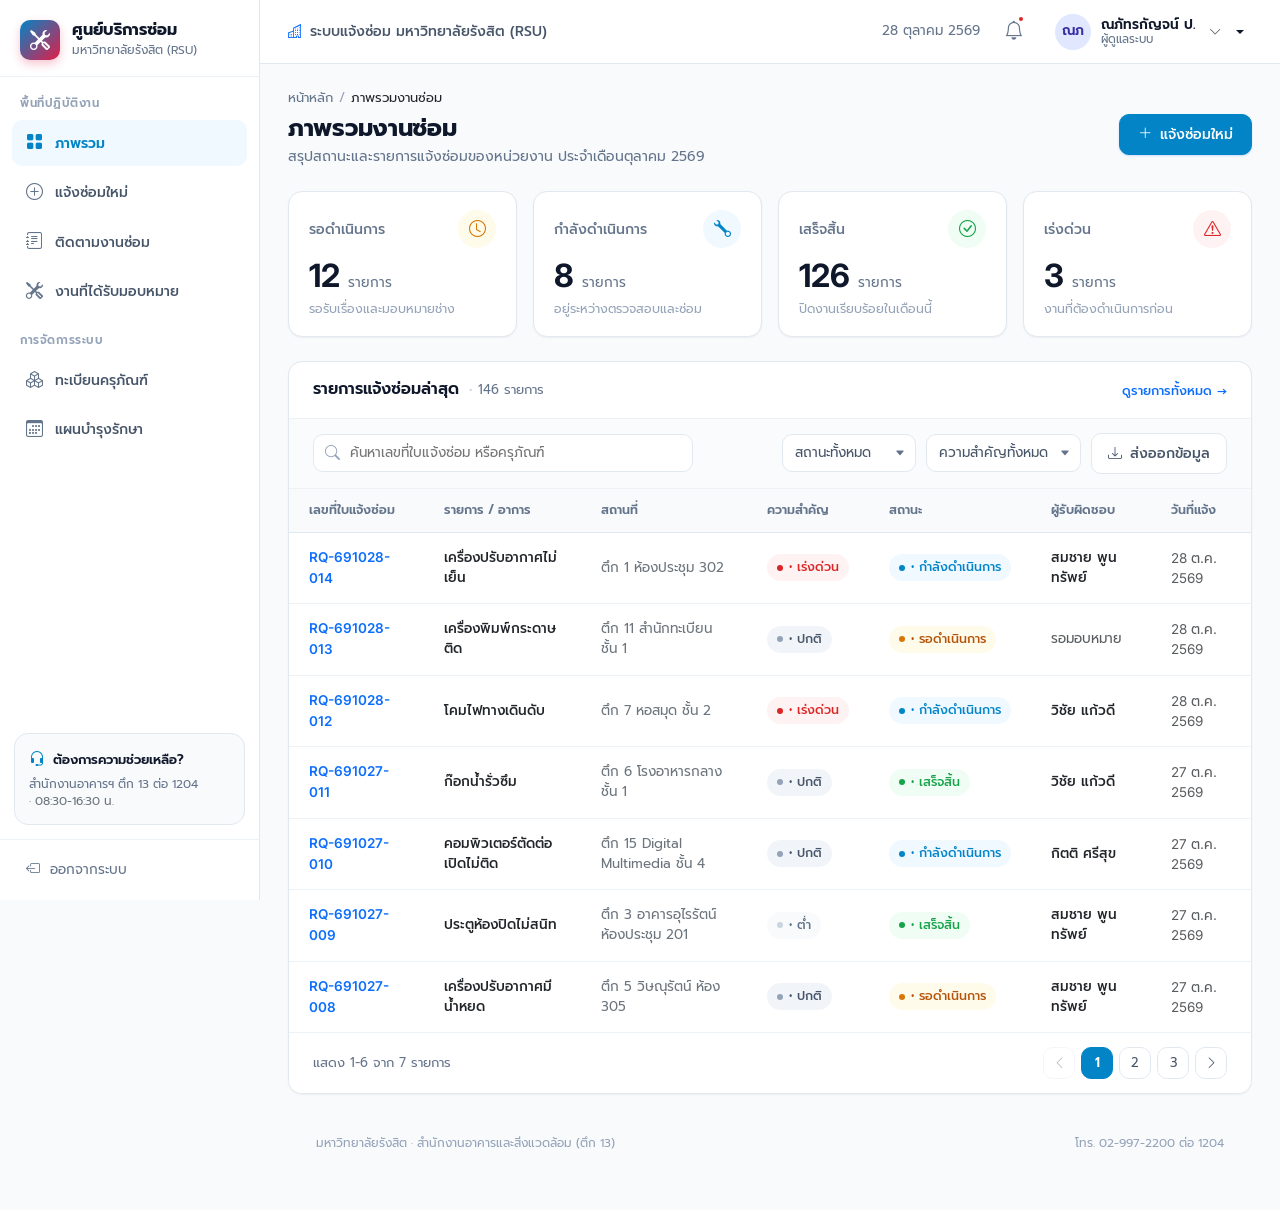
==== index.html @ 82d42369 "Initial commit: Repair Center Rangsit University (RSU) - Complete Web App & ERD Documentation" ====
<!DOCTYPE html>
<html lang="th">
<head>
  <meta charset="UTF-8">
  <meta name="viewport" content="width=device-width, initial-scale=1.0">
  <title>ภาพรวมงานซ่อม - ระบบแจ้งซ่อม มหาวิทยาลัยรังสิต (RSU Smart Repair)</title>
  <!-- Bootstrap 5 CSS -->
  <link href="https://cdn.jsdelivr.net/npm/bootstrap@5.3.3/dist/css/bootstrap.min.css" rel="stylesheet">
  <!-- Bootstrap Icons -->
  <link href="https://cdn.jsdelivr.net/npm/bootstrap-icons@1.11.3/font/bootstrap-icons.min.css" rel="stylesheet">
  <!-- Custom CSS -->
  <link href="css/style.css" rel="stylesheet">
</head>
<body>

  <div class="sidebar-backdrop" id="sidebarBackdrop"></div>

  <div class="app-container">
    <!-- Sidebar -->
    <aside class="app-sidebar" id="appSidebar">
      <div class="sidebar-brand">
        <div class="brand-icon">
          <i class="bi bi-tools"></i>
        </div>
        <div>
          <div class="brand-title">ศูนย์บริการซ่อม</div>
          <div class="brand-subtitle">มหาวิทยาลัยรังสิต (RSU)</div>
        </div>
      </div>

      <div class="sidebar-section-title">พื้นที่ปฏิบัติงาน</div>
      <ul class="sidebar-nav">
        <li class="sidebar-nav-item active">
          <a href="index.html">
            <i class="bi bi-grid-fill"></i>
            <span>ภาพรวม</span>
          </a>
        </li>
        <li class="sidebar-nav-item">
          <a href="new-request.html">
            <i class="bi bi-plus-circle"></i>
            <span>แจ้งซ่อมใหม่</span>
          </a>
        </li>
        <li class="sidebar-nav-item">
          <a href="track-repair.html">
            <i class="bi bi-journal-text"></i>
            <span>ติดตามงานซ่อม</span>
          </a>
        </li>
        <li class="sidebar-nav-item">
          <a href="assigned-tasks.html">
            <i class="bi bi-tools"></i>
            <span>งานที่ได้รับมอบหมาย</span>
          </a>
        </li>
      </ul>

      <div class="sidebar-section-title">การจัดการระบบ</div>
      <ul class="sidebar-nav">
        <li class="sidebar-nav-item">
          <a href="assets.html">
            <i class="bi bi-boxes"></i>
            <span>ทะเบียนครุภัณฑ์</span>
          </a>
        </li>
        <li class="sidebar-nav-item">
          <a href="maintenance-plans.html">
            <i class="bi bi-calendar3"></i>
            <span>แผนบำรุงรักษา</span>
          </a>
        </li>
      </ul>

      <!-- Help Widget -->
      <div class="sidebar-help-card">
        <div class="sidebar-help-header">
          <i class="bi bi-headset"></i>
          <span>ต้องการความช่วยเหลือ?</span>
        </div>
        <p>สำนักงานอาคารฯ ตึก 13 ต่อ 1204</p>
        <p class="text-secondary small">· 08:30-16:30 น.</p>
      </div>

      <!-- Logout -->
      <div class="sidebar-logout">
        <a href="login.html">
          <i class="bi bi-box-arrow-left"></i>
          <span>ออกจากระบบ</span>
        </a>
      </div>
    </aside>

    <!-- Main Content Area -->
    <div class="app-main">
      <!-- Topbar Header -->
      <header class="app-topbar">
        <div class="topbar-left">
          <button class="btn btn-sm btn-light d-lg-none me-2" id="mobileMenuToggle" type="button" aria-label="Toggle Navigation">
            <i class="bi bi-list fs-4"></i>
          </button>
          <div class="system-title-badge">
            <i class="bi bi-buildings text-primary"></i>
            <span>ระบบแจ้งซ่อม มหาวิทยาลัยรังสิต (RSU)</span>
          </div>
        </div>

        <div class="topbar-right">
          <div class="topbar-date d-none d-md-flex">
            <span>28 ตุลาคม 2569</span>
          </div>

          <button class="notification-btn" title="การแจ้งเตือน" onclick="showToast('ไม่มีการแจ้งเตือนใหม่', 'info')">
            <i class="bi bi-bell"></i>
            <span class="notification-dot"></span>
          </button>

          <!-- User dropdown menu with role switcher -->
          <div class="dropdown">
            <div class="user-profile-menu dropdown-toggle" id="userProfileDropdown" data-bs-toggle="dropdown" aria-expanded="false">
              <div class="user-avatar-initials" id="topbarUserAvatar">ศพ</div>
              <div class="user-info-text d-none d-sm-block">
                <div class="user-name" id="topbarUserName">ศิริพร ใจดี</div>
                <div class="user-role" id="topbarUserRole">เจ้าหน้าที่</div>
              </div>
              <i class="bi bi-chevron-down text-muted small ms-1"></i>
            </div>
            <ul class="dropdown-menu dropdown-menu-end shadow-sm" id="userProfileMenuOptions" aria-labelledby="userProfileDropdown" style="min-width: 250px;">
              <!-- Dynamically populated by app.js -->
            </ul>
          </div>
        </div>
      </header>

      <!-- Page Content -->
      <main class="page-container">
        <!-- Breadcrumb -->
        <nav class="breadcrumb-nav">
          <a href="index.html">หน้าหลัก</a>
          <span>/</span>
          <span class="text-dark">ภาพรวมงานซ่อม</span>
        </nav>

        <!-- Page Header -->
        <div class="page-header">
          <div>
            <h1 class="page-title">ภาพรวมงานซ่อม</h1>
            <p class="page-subtitle">สรุปสถานะและรายการแจ้งซ่อมของหน่วยงาน ประจำเดือนตุลาคม 2569</p>
          </div>
          <div>
            <a href="new-request.html" class="btn-primary-custom text-decoration-none">
              <i class="bi bi-plus-lg"></i>
              <span>แจ้งซ่อมใหม่</span>
            </a>
          </div>
        </div>

        <!-- 4 KPI Stat Cards -->
        <div class="stats-grid">
          <!-- Pending -->
          <div class="stat-card">
            <div class="stat-header">
              <span class="stat-title">รอดำเนินการ</span>
              <div class="stat-icon-wrap stat-icon-amber">
                <i class="bi bi-clock"></i>
              </div>
            </div>
            <div class="stat-number-wrap">
              <span class="stat-number" id="statPendingCount">12</span>
              <span class="stat-unit">รายการ</span>
            </div>
            <p class="stat-desc">รอรับเรื่องและมอบหมายช่าง</p>
          </div>

          <!-- In Progress -->
          <div class="stat-card">
            <div class="stat-header">
              <span class="stat-title">กำลังดำเนินการ</span>
              <div class="stat-icon-wrap stat-icon-blue">
                <i class="bi bi-wrench"></i>
              </div>
            </div>
            <div class="stat-number-wrap">
              <span class="stat-number" id="statInProgressCount">8</span>
              <span class="stat-unit">รายการ</span>
            </div>
            <p class="stat-desc">อยู่ระหว่างตรวจสอบและซ่อม</p>
          </div>

          <!-- Completed -->
          <div class="stat-card">
            <div class="stat-header">
              <span class="stat-title">เสร็จสิ้น</span>
              <div class="stat-icon-wrap stat-icon-green">
                <i class="bi bi-check-circle"></i>
              </div>
            </div>
            <div class="stat-number-wrap">
              <span class="stat-number" id="statCompletedCount">126</span>
              <span class="stat-unit">รายการ</span>
            </div>
            <p class="stat-desc">ปิดงานเรียบร้อยในเดือนนี้</p>
          </div>

          <!-- Urgent -->
          <div class="stat-card">
            <div class="stat-header">
              <span class="stat-title">เร่งด่วน</span>
              <div class="stat-icon-wrap stat-icon-red">
                <i class="bi bi-exclamation-triangle"></i>
              </div>
            </div>
            <div class="stat-number-wrap">
              <span class="stat-number" id="statUrgentCount">3</span>
              <span class="stat-unit">รายการ</span>
            </div>
            <p class="stat-desc">งานที่ต้องดำเนินการก่อน</p>
          </div>
        </div>

        <!-- Main Repair List Card -->
        <div class="content-card">
          <div class="card-header-custom">
            <div class="card-title-wrap">
              <h2 class="card-header-title">รายการแจ้งซ่อมล่าสุด</h2>
              <span class="card-count-badge" id="tableTotalCountBadge">146 รายการ</span>
            </div>
            <a href="javascript:void(0)" onclick="resetFilters()" class="text-primary small text-decoration-none fw-medium">
              ดูรายการทั้งหมด →
            </a>
          </div>

          <!-- Filter Toolbar -->
          <div class="table-toolbar">
            <div class="search-input-wrap">
              <i class="bi bi-search"></i>
              <input type="text" id="dashboardSearchInput" placeholder="ค้นหาเลขที่ใบแจ้งซ่อม หรือครุภัณฑ์" onkeyup="filterRepairsTable()">
            </div>

            <div class="filter-group">
              <select class="filter-select" id="filterStatus" onchange="filterRepairsTable()">
                <option value="">สถานะทั้งหมด</option>
                <option value="รอดำเนินการ">รอดำเนินการ</option>
                <option value="กำลังดำเนินการ">กำลังดำเนินการ</option>
                <option value="เสร็จสิ้น">เสร็จสิ้น</option>
              </select>

              <select class="filter-select" id="filterPriority" onchange="filterRepairsTable()">
                <option value="">ความสำคัญทั้งหมด</option>
                <option value="เร่งด่วน">เร่งด่วน</option>
                <option value="ปกติ">ปกติ</option>
                <option value="ต่ำ">ต่ำ</option>
              </select>

              <button class="btn-secondary-custom" type="button" onclick="dummyExportData('repair-requests-oct-2569.xlsx')">
                <i class="bi bi-download"></i>
                <span class="d-none d-sm-inline">ส่งออกข้อมูล</span>
              </button>
            </div>
          </div>

          <!-- Custom Responsive Table -->
          <div class="custom-table-container">
            <table class="custom-table">
              <thead>
                <tr>
                  <th>เลขที่ใบแจ้งซ่อม</th>
                  <th>รายการ / อาการ</th>
                  <th>สถานที่</th>
                  <th>ความสำคัญ</th>
                  <th>สถานะ</th>
                  <th>ผู้รับผิดชอบ</th>
                  <th>วันที่แจ้ง</th>
                </tr>
              </thead>
              <tbody id="dashboardRepairsTbody">
                <!-- Populated dynamically by JS matching GUI-2 -->
              </tbody>
            </table>
          </div>

          <!-- Table Pagination Footer -->
          <div class="table-pagination-footer">
            <div class="pagination-info" id="paginationInfo">
              แสดง 1-6 จาก 146 รายการ
            </div>
            <div class="pagination-controls">
              <button class="page-btn" disabled><i class="bi bi-chevron-left"></i></button>
              <button class="page-btn active">1</button>
              <button class="page-btn">2</button>
              <button class="page-btn">3</button>
              <button class="page-btn"><i class="bi bi-chevron-right"></i></button>
            </div>
          </div>
        </div>

        <!-- Footer -->
        <div class="app-footer">
          <div>มหาวิทยาลัยรังสิต · สำนักงานอาคารและสิ่งแวดล้อม (ตึก 13)</div>
          <div>โทร. 02-997-2200 ต่อ 1204</div>
        </div>
      </main>
    </div>
  </div>

  <!-- Mobile Bottom Navigation Bar (Matches GUI-8) -->
  <nav class="mobile-bottom-nav">
    <a href="index.html" class="mobile-nav-item active">
      <i class="bi bi-grid-fill"></i>
      <span>ภาพรวม</span>
    </a>
    <a href="new-request.html" class="mobile-nav-item">
      <i class="bi bi-plus-circle"></i>
      <span>แจ้งซ่อม</span>
    </a>
    <a href="track-repair.html" class="mobile-nav-item">
      <i class="bi bi-journal-text"></i>
      <span>ติดตามงาน</span>
    </a>
    <a href="assigned-tasks.html" class="mobile-nav-item">
      <i class="bi bi-tools"></i>
      <span>งานของฉัน</span>
    </a>
  </nav>

  <!-- Scripts -->
  <script src="https://cdn.jsdelivr.net/npm/bootstrap@5.3.3/dist/js/bootstrap.bundle.min.js"></script>
  <script src="js/data.js"></script>
  <script src="js/app.js"></script>
  <script>
    document.addEventListener('DOMContentLoaded', () => {
      renderDashboardTable();
    });

    function getPriorityBadge(priority) {
      if (priority === 'เร่งด่วน') {
        return `<span class="status-badge status-urgent">• เร่งด่วน</span>`;
      } else if (priority === 'ต่ำ') {
        return `<span class="status-badge status-low">• ต่ำ</span>`;
      }
      return `<span class="status-badge status-normal">• ปกติ</span>`;
    }

    function getStatusBadge(status) {
      if (status === 'กำลังดำเนินการ') {
        return `<span class="status-badge status-in-progress">• กำลังดำเนินการ</span>`;
      } else if (status === 'รอดำเนินการ') {
        return `<span class="status-badge status-pending">• รอดำเนินการ</span>`;
      } else if (status === 'เสร็จสิ้น') {
        return `<span class="status-badge status-completed">• เสร็จสิ้น</span>`;
      }
      return `<span class="status-badge">${status}</span>`;
    }

    function renderDashboardTable() {
      const repairs = DB.getRepairs();
      const users = DB.getUsers();
      const tbody = document.getElementById('dashboardRepairsTbody');
      const search = document.getElementById('dashboardSearchInput').value.toLowerCase().trim();
      const filterStatus = document.getElementById('filterStatus').value;
      const filterPriority = document.getElementById('filterPriority').value;

      // Update counters dynamically if items added
      const pendingCount = repairs.filter(r => r.status === 'รอดำเนินการ').length;
      const inProgressCount = repairs.filter(r => r.status === 'กำลังดำเนินการ').length;
      const completedCount = repairs.filter(r => r.status === 'เสร็จสิ้น').length;
      const urgentCount = repairs.filter(r => r.priority === 'เร่งด่วน').length;

      // If user added items, reflect on top cards (baseline 12, 8, 126, 3 from monthly records)
      const basePending = 12 + Math.max(0, pendingCount - 2);
      const baseInProgress = 8 + Math.max(0, inProgressCount - 3);
      const baseCompleted = 126 + Math.max(0, completedCount - 2);
      const baseUrgent = 3 + Math.max(0, urgentCount - 2);

      document.getElementById('statPendingCount').textContent = basePending;
      document.getElementById('statInProgressCount').textContent = baseInProgress;
      document.getElementById('statCompletedCount').textContent = baseCompleted;
      document.getElementById('statUrgentCount').textContent = baseUrgent;
      document.getElementById('tableTotalCountBadge').textContent = `${146 + Math.max(0, repairs.length - 7)} รายการ`;

      const filtered = repairs.filter(r => {
        const matchesSearch = !search || 
          r.ticket_no.toLowerCase().includes(search) || 
          r.problem_title.toLowerCase().includes(search) ||
          r.location_text.toLowerCase().includes(search);
        const matchesStatus = !filterStatus || r.status === filterStatus;
        const matchesPriority = !filterPriority || r.priority === filterPriority;
        return matchesSearch && matchesStatus && matchesPriority;
      });

      if (filtered.length === 0) {
        tbody.innerHTML = `<tr><td colspan="7" class="text-center py-4 text-muted">ไม่พบข้อมูลใบแจ้งซ่อมที่ตรงกับเงื่อนไข</td></tr>`;
        return;
      }

      tbody.innerHTML = filtered.map(item => {
        let techName = "รอมอบหมาย";
        if (item.technician_id) {
          const tech = users.find(u => u.user_id === item.technician_id);
          if (tech) techName = tech.full_name;
        }

        return `
          <tr>
            <td>
              <a href="track-repair.html?ticket=${item.ticket_no}" class="fw-semibold text-primary font-numeric text-decoration-none">
                ${item.ticket_no}
              </a>
            </td>
            <td class="fw-medium text-dark">${item.problem_title}</td>
            <td class="text-secondary">${item.location_text}</td>
            <td>${getPriorityBadge(item.priority)}</td>
            <td>${getStatusBadge(item.status)}</td>
            <td class="${techName === 'รอมอบหมาย' ? 'text-muted' : 'text-dark fw-medium'}">${techName}</td>
            <td class="text-muted font-numeric">${item.request_date}</td>
          </tr>
        `;
      }).join('');

      document.getElementById('paginationInfo').textContent = `แสดง 1-${Math.min(filtered.length, 6)} จาก ${filtered.length} รายการ`;
    }

    function filterRepairsTable() {
      renderDashboardTable();
    }

    function resetFilters() {
      document.getElementById('dashboardSearchInput').value = '';
      document.getElementById('filterStatus').value = '';
      document.getElementById('filterPriority').value = '';
      renderDashboardTable();
    }
  </script>
</body>
</html>
---- css/style.css ----
/* ==========================================================================
   ระบบแจ้งซ่อมและบำรุงรักษา มหาวิทยาลัยรังสิต (RSU Repair & Maintenance System)
   สำนักงานอาคารและสิ่งแวดล้อม (ตึก 13) - มหาวิทยาลัยรังสิต (Rangsit University)
   Main Stylesheet - Clean, modern enterprise styling matching UI wireframes
   ========================================================================== */

@import url('https://fonts.googleapis.com/css2?family=Prompt:ital,wght@0,300;0,400;0,500;0,600;0,700;1,400&family=Inter:wght@400;500;600;700&display=swap');

:root {
  --primary: #0284c7;
  --primary-hover: #0369a1;
  --primary-subtle: #f0f9ff;
  --primary-border: #bae6fd;

  --rsu-pink: #e11d48;
  --rsu-pink-subtle: #fff1f2;
  --rsu-pink-border: #fecdd3;
  --rsu-gradient: linear-gradient(135deg, #0284c7 0%, #e11d48 100%);
  
  --success: #16a34a;
  --success-subtle: #f0fdf4;
  --success-border: #bbf7d0;

  --warning: #d97706;
  --warning-subtle: #fffbeb;
  --warning-border: #fde68a;

  --danger: #dc2626;
  --danger-subtle: #fef2f2;
  --danger-border: #fecaca;

  --info: #0284c7;
  --info-subtle: #f0f9ff;
  --info-border: #bae6fd;

  --body-bg: #f8fafc;
  --card-bg: #ffffff;
  --border-color: #e2e8f0;
  --border-subtle: #edf2f7;

  --text-main: #0f172a;
  --text-muted: #64748b;
  --text-secondary: #475569;

  --sidebar-width: 260px;
  --topbar-height: 64px;
  --radius-sm: 6px;
  --radius-md: 10px;
  --radius-lg: 14px;
  --radius-xl: 18px;

  --shadow-xs: 0 1px 2px 0 rgba(16, 24, 40, 0.05);
  --shadow-sm: 0 1px 3px 0 rgba(16, 24, 40, 0.1), 0 1px 2px 0 rgba(16, 24, 40, 0.06);
  --shadow-md: 0 4px 8px -2px rgba(16, 24, 40, 0.08), 0 2px 4px -2px rgba(16, 24, 40, 0.05);
  --shadow-lg: 0 12px 16px -4px rgba(16, 24, 40, 0.08), 0 4px 6px -2px rgba(16, 24, 40, 0.03);
}

* {
  box-sizing: border-box;
}

body {
  font-family: 'Prompt', -apple-system, BlinkMacSystemFont, "Segoe UI", Roboto, sans-serif;
  background-color: var(--body-bg);
  color: var(--text-main);
  margin: 0;
  padding: 0;
  font-size: 14.5px;
  line-height: 1.5;
  -webkit-font-smoothing: antialiased;
}

/* Number & Code font */
.font-numeric, .badge-code, .id-badge {
  font-family: 'Inter', 'Prompt', sans-serif;
}

a {
  color: var(--primary);
  text-decoration: none;
}
a:hover {
  color: var(--primary-hover);
  text-decoration: none;
}

/* App Shell Layout */
.app-container {
  display: flex;
  min-height: 100vh;
  width: 100%;
}

/* Sidebar */
.app-sidebar {
  width: var(--sidebar-width);
  background-color: var(--card-bg);
  border-right: 1px solid var(--border-color);
  display: flex;
  flex-direction: column;
  position: fixed;
  top: 0;
  bottom: 0;
  left: 0;
  z-index: 1020;
  overflow-y: auto;
  transition: transform 0.3s ease;
}

.sidebar-brand {
  padding: 20px 20px 16px 20px;
  display: flex;
  align-items: center;
  gap: 12px;
  border-bottom: 1px solid var(--border-subtle);
}

.brand-icon {
  width: 40px;
  height: 40px;
  background: var(--rsu-gradient);
  color: white;
  border-radius: var(--radius-md);
  display: flex;
  align-items: center;
  justify-content: center;
  font-size: 20px;
  box-shadow: 0 4px 10px rgba(225, 29, 72, 0.25);
}

.brand-title {
  font-weight: 700;
  font-size: 16px;
  color: var(--text-main);
  line-height: 1.2;
}

.brand-subtitle {
  font-size: 12px;
  color: var(--text-muted);
}

.sidebar-section-title {
  font-size: 11.5px;
  font-weight: 600;
  text-transform: uppercase;
  color: #94a3b8;
  letter-spacing: 0.5px;
  padding: 18px 20px 8px 20px;
}

.sidebar-nav {
  list-style: none;
  padding: 0 12px;
  margin: 0;
  display: flex;
  flex-direction: column;
  gap: 4px;
}

.sidebar-nav-item a {
  display: flex;
  align-items: center;
  gap: 12px;
  padding: 10px 14px;
  border-radius: var(--radius-md);
  color: var(--text-secondary);
  font-weight: 500;
  font-size: 14px;
  transition: all 0.15s ease-in-out;
}

.sidebar-nav-item a i {
  font-size: 17px;
  color: #64748b;
  transition: color 0.15s ease;
}

.sidebar-nav-item a:hover {
  background-color: #f1f5f9;
  color: var(--primary);
}
.sidebar-nav-item a:hover i {
  color: var(--primary);
}

.sidebar-nav-item.active a {
  background-color: var(--primary-subtle);
  color: var(--primary);
  font-weight: 600;
}
.sidebar-nav-item.active a i {
  color: var(--primary);
}

/* Sidebar Help Box */
.sidebar-help-card {
  margin: auto 14px 14px 14px;
  background-color: #f8fafc;
  border: 1px solid var(--border-color);
  border-radius: var(--radius-lg);
  padding: 14px;
}
.sidebar-help-header {
  display: flex;
  align-items: center;
  gap: 8px;
  font-weight: 600;
  font-size: 13px;
  color: var(--text-main);
  margin-bottom: 4px;
}
.sidebar-help-header i {
  color: var(--primary);
  font-size: 16px;
}
.sidebar-help-card p {
  margin: 0;
  font-size: 12px;
  color: var(--text-muted);
  line-height: 1.4;
}

/* Sidebar Logout */
.sidebar-logout {
  padding: 12px 14px;
  border-top: 1px solid var(--border-subtle);
}
.sidebar-logout a {
  display: flex;
  align-items: center;
  gap: 10px;
  padding: 8px 12px;
  color: #64748b;
  font-size: 13.5px;
  border-radius: var(--radius-md);
  transition: all 0.15s ease;
}
.sidebar-logout a:hover {
  background-color: #fef2f2;
  color: var(--danger);
}

/* Main Content Area */
.app-main {
  margin-left: var(--sidebar-width);
  flex: 1;
  display: flex;
  flex-direction: column;
  min-width: 0;
  padding-bottom: 70px; /* space for mobile bar */
}

@media (min-width: 992px) {
  .app-main {
    padding-bottom: 30px;
  }
}

/* Topbar Header */
.app-topbar {
  height: var(--topbar-height);
  background-color: var(--card-bg);
  border-bottom: 1px solid var(--border-color);
  display: flex;
  align-items: center;
  justify-content: space-between;
  padding: 0 28px;
  position: sticky;
  top: 0;
  z-index: 1000;
}

.topbar-left {
  display: flex;
  align-items: center;
  gap: 14px;
}

.system-title-badge {
  display: inline-flex;
  align-items: center;
  gap: 8px;
  font-size: 14px;
  font-weight: 500;
  color: var(--text-secondary);
}

.topbar-right {
  display: flex;
  align-items: center;
  gap: 20px;
}

.topbar-date {
  font-size: 13.5px;
  color: var(--text-muted);
  display: flex;
  align-items: center;
  gap: 6px;
}

.notification-btn {
  position: relative;
  background: none;
  border: none;
  font-size: 19px;
  color: #64748b;
  cursor: pointer;
  padding: 4px;
  display: flex;
  align-items: center;
  justify-content: center;
  transition: color 0.15s;
}
.notification-btn:hover {
  color: var(--text-main);
}
.notification-dot {
  position: absolute;
  top: 2px;
  right: 2px;
  width: 8px;
  height: 8px;
  background-color: var(--danger);
  border-radius: 50%;
  border: 2px solid white;
}

.user-profile-menu {
  display: flex;
  align-items: center;
  gap: 10px;
  cursor: pointer;
  padding: 4px 8px;
  border-radius: var(--radius-md);
  transition: background-color 0.15s;
}
.user-profile-menu:hover {
  background-color: #f1f5f9;
}

.user-avatar-initials {
  width: 36px;
  height: 36px;
  background-color: #e0e7ff;
  color: #3730a3;
  border-radius: 50%;
  display: flex;
  align-items: center;
  justify-content: center;
  font-weight: 600;
  font-size: 13.5px;
}

.user-info-text {
  text-align: left;
  line-height: 1.2;
}
.user-name {
  font-weight: 600;
  font-size: 13.5px;
  color: var(--text-main);
}
.user-role {
  font-size: 11.5px;
  color: var(--text-muted);
}

/* Page Content Container */
.page-container {
  padding: 24px 28px;
  max-width: 1400px;
  margin: 0 auto;
  width: 100%;
}

/* Breadcrumbs */
.breadcrumb-nav {
  font-size: 13px;
  color: #94a3b8;
  margin-bottom: 6px;
  display: flex;
  align-items: center;
  gap: 6px;
}
.breadcrumb-nav a {
  color: #64748b;
}
.breadcrumb-nav a:hover {
  color: var(--primary);
}

/* Page Header */
.page-header {
  display: flex;
  align-items: flex-start;
  justify-content: space-between;
  margin-bottom: 24px;
  gap: 16px;
  flex-wrap: wrap;
}
.page-title {
  font-size: 24px;
  font-weight: 700;
  color: var(--text-main);
  margin: 0 0 4px 0;
  letter-spacing: -0.3px;
}
.page-subtitle {
  font-size: 14px;
  color: var(--text-muted);
  margin: 0;
}

/* Buttons */
.btn-primary-custom {
  background-color: var(--primary);
  border: 1px solid var(--primary);
  color: white;
  font-weight: 500;
  padding: 9px 18px;
  border-radius: var(--radius-md);
  display: inline-flex;
  align-items: center;
  gap: 8px;
  font-size: 14px;
  transition: all 0.15s ease;
  box-shadow: 0 1px 2px rgba(37, 99, 235, 0.2);
}
.btn-primary-custom:hover {
  background-color: var(--primary-hover);
  border-color: var(--primary-hover);
  color: white;
  transform: translateY(-1px);
  box-shadow: 0 4px 8px rgba(37, 99, 235, 0.25);
}

.btn-secondary-custom {
  background-color: white;
  border: 1px solid var(--border-color);
  color: var(--text-secondary);
  font-weight: 500;
  padding: 9px 16px;
  border-radius: var(--radius-md);
  display: inline-flex;
  align-items: center;
  gap: 8px;
  font-size: 14px;
  transition: all 0.15s ease;
}
.btn-secondary-custom:hover {
  background-color: #f8fafc;
  border-color: #cbd5e1;
  color: var(--text-main);
}

/* Stat Cards (Dashboard) */
.stats-grid {
  display: grid;
  grid-template-columns: repeat(auto-fit, minmax(220px, 1fr));
  gap: 16px;
  margin-bottom: 24px;
}

.stat-card {
  background-color: var(--card-bg);
  border: 1px solid var(--border-color);
  border-radius: var(--radius-lg);
  padding: 18px 20px;
  box-shadow: var(--shadow-xs);
  transition: transform 0.2s, box-shadow 0.2s;
  position: relative;
  display: flex;
  flex-direction: column;
  justify-content: space-between;
}
.stat-card:hover {
  transform: translateY(-2px);
  box-shadow: var(--shadow-md);
}

.stat-header {
  display: flex;
  align-items: center;
  justify-content: space-between;
  margin-bottom: 12px;
}
.stat-title {
  font-size: 14px;
  font-weight: 500;
  color: var(--text-muted);
}
.stat-icon-wrap {
  width: 38px;
  height: 38px;
  border-radius: 50%;
  display: flex;
  align-items: center;
  justify-content: center;
  font-size: 17px;
}
.stat-icon-amber {
  background-color: var(--warning-subtle);
  color: var(--warning);
}
.stat-icon-blue {
  background-color: var(--primary-subtle);
  color: var(--primary);
}
.stat-icon-green {
  background-color: var(--success-subtle);
  color: var(--success);
}
.stat-icon-red {
  background-color: var(--danger-subtle);
  color: var(--danger);
}

.stat-number-wrap {
  display: flex;
  align-items: baseline;
  gap: 8px;
  margin-bottom: 6px;
}
.stat-number {
  font-size: 32px;
  font-weight: 700;
  color: var(--text-main);
  line-height: 1;
  font-family: 'Inter', sans-serif;
}
.stat-unit {
  font-size: 13.5px;
  color: var(--text-muted);
}
.stat-desc {
  font-size: 12.5px;
  color: #94a3b8;
  margin: 0;
}

/* Card Container */
.content-card {
  background-color: var(--card-bg);
  border: 1px solid var(--border-color);
  border-radius: var(--radius-lg);
  box-shadow: var(--shadow-xs);
  overflow: hidden;
  margin-bottom: 24px;
}

.card-header-custom {
  padding: 18px 24px;
  display: flex;
  align-items: center;
  justify-content: space-between;
  border-bottom: 1px solid var(--border-subtle);
  flex-wrap: wrap;
  gap: 12px;
}

.card-title-wrap {
  display: flex;
  align-items: center;
  gap: 10px;
}
.card-header-title {
  font-size: 16px;
  font-weight: 600;
  color: var(--text-main);
  margin: 0;
}
.card-count-badge {
  font-size: 13px;
  color: var(--text-muted);
  display: flex;
  align-items: center;
  gap: 6px;
}
.card-count-badge::before {
  content: "•";
  color: #cbd5e1;
}

/* Table Toolbar Filters */
.table-toolbar {
  padding: 14px 24px;
  display: flex;
  align-items: center;
  justify-content: space-between;
  border-bottom: 1px solid var(--border-subtle);
  background-color: #fafbfc;
  flex-wrap: wrap;
  gap: 12px;
}

.search-input-wrap {
  position: relative;
  min-width: 280px;
  flex: 1;
  max-width: 380px;
}
.search-input-wrap i {
  position: absolute;
  left: 12px;
  top: 50%;
  transform: translateY(-50%);
  color: #94a3b8;
  font-size: 15px;
}
.search-input-wrap input {
  width: 100%;
  padding: 8px 14px 8px 36px;
  border: 1px solid var(--border-color);
  border-radius: var(--radius-md);
  font-size: 13.5px;
  outline: none;
  background-color: white;
  transition: border-color 0.15s, box-shadow 0.15s;
}
.search-input-wrap input:focus {
  border-color: var(--primary);
  box-shadow: 0 0 0 3px rgba(37, 99, 235, 0.12);
}

.filter-group {
  display: flex;
  align-items: center;
  gap: 10px;
  flex-wrap: wrap;
}

.filter-select {
  padding: 8px 32px 8px 12px;
  border: 1px solid var(--border-color);
  border-radius: var(--radius-md);
  font-size: 13.5px;
  color: var(--text-secondary);
  background-color: white;
  cursor: pointer;
  outline: none;
  appearance: none;
  background-image: url("data:image/svg+xml,%3Csvg xmlns='http://www.w3.org/2000/svg' width='16' height='16' fill='%2364748b' viewBox='0 0 16 16'%3E%3Cpath d='M7.247 11.14 2.451 5.658C1.885 5.013 2.345 4 3.204 4h9.592a1 1 0 0 1 .753 1.659l-4.796 5.48a1 1 0 0 1-1.506 0z'/%3E%3C/svg%3E");
  background-repeat: no-repeat;
  background-position: right 10px center;
  background-size: 10px;
}
.filter-select:focus {
  border-color: var(--primary);
}

/* Custom Clean Table */
.custom-table-container {
  overflow-x: auto;
}
.custom-table {
  width: 100%;
  border-collapse: separate;
  border-spacing: 0;
  text-align: left;
}
.custom-table th {
  background-color: #f8fafc;
  color: #64748b;
  font-size: 12.5px;
  font-weight: 600;
  padding: 12px 20px;
  border-bottom: 1px solid var(--border-color);
  white-space: nowrap;
}
.custom-table td {
  padding: 14px 20px;
  font-size: 13.5px;
  color: var(--text-main);
  border-bottom: 1px solid var(--border-subtle);
  vertical-align: middle;
}
.custom-table tbody tr {
  transition: background-color 0.12s;
}
.custom-table tbody tr:hover {
  background-color: #f8fafc;
}
.custom-table tbody tr:last-child td {
  border-bottom: none;
}

/* Status Badges */
.status-badge {
  display: inline-flex;
  align-items: center;
  gap: 6px;
  padding: 4px 10px;
  border-radius: 20px;
  font-size: 12.5px;
  font-weight: 500;
  white-space: nowrap;
}
.status-badge::before {
  content: "";
  display: inline-block;
  width: 6px;
  height: 6px;
  border-radius: 50%;
}

/* Status variants */
.status-in-progress {
  color: var(--primary);
  background-color: var(--primary-subtle);
}
.status-in-progress::before {
  background-color: var(--primary);
}

.status-pending {
  color: #b45309;
  background-color: var(--warning-subtle);
}
.status-pending::before {
  background-color: var(--warning);
}

.status-completed {
  color: var(--success);
  background-color: var(--success-subtle);
}
.status-completed::before {
  background-color: var(--success);
}

.status-urgent {
  color: var(--danger);
  background-color: var(--danger-subtle);
}
.status-urgent::before {
  background-color: var(--danger);
}

.status-normal {
  color: #475569;
  background-color: #f1f5f9;
}
.status-normal::before {
  background-color: #94a3b8;
}

.status-low {
  color: #64748b;
  background-color: #f8fafc;
}
.status-low::before {
  background-color: #cbd5e1;
}

/* Pagination bar */
.table-pagination-footer {
  padding: 14px 24px;
  display: flex;
  align-items: center;
  justify-content: space-between;
  border-top: 1px solid var(--border-subtle);
  background-color: white;
  flex-wrap: wrap;
  gap: 12px;
}
.pagination-info {
  font-size: 13px;
  color: var(--text-muted);
}
.pagination-controls {
  display: flex;
  align-items: center;
  gap: 6px;
}
.page-btn {
  width: 32px;
  height: 32px;
  display: flex;
  align-items: center;
  justify-content: center;
  border-radius: var(--radius-md);
  border: 1px solid var(--border-color);
  background: white;
  color: var(--text-secondary);
  font-size: 13px;
  cursor: pointer;
  transition: all 0.15s;
}
.page-btn:hover:not(:disabled) {
  border-color: var(--primary);
  color: var(--primary);
}
.page-btn.active {
  background-color: var(--primary);
  border-color: var(--primary);
  color: white;
  font-weight: 600;
}
.page-btn:disabled {
  opacity: 0.4;
  cursor: not-allowed;
}

/* Bottom Footer (matching all GUIs) */
.app-footer {
  padding: 16px 28px 4px 28px;
  display: flex;
  align-items: center;
  justify-content: space-between;
  font-size: 12px;
  color: #94a3b8;
}

/* ==========================================================================
   SPECIFIC VIEWS STYLING
   ========================================================================== */

/* Timeline Widget (gui-4, gui-8) */
.timeline-container {
  position: relative;
  padding-left: 28px;
  margin-top: 16px;
}
.timeline-item {
  position: relative;
  padding-bottom: 24px;
}
.timeline-item:last-child {
  padding-bottom: 0;
}
.timeline-line {
  position: absolute;
  left: -20px;
  top: 18px;
  bottom: -6px;
  width: 2px;
  background-color: #e2e8f0;
}
.timeline-item:last-child .timeline-line {
  display: none;
}
.timeline-icon {
  position: absolute;
  left: -27px;
  top: 0;
  width: 18px;
  height: 18px;
  border-radius: 50%;
  background-color: white;
  border: 2px solid #cbd5e1;
  display: flex;
  align-items: center;
  justify-content: center;
}
.timeline-item.done .timeline-line {
  background-color: var(--primary);
}
.timeline-item.done .timeline-icon {
  background-color: var(--primary);
  border-color: var(--primary);
  color: white;
  font-size: 11px;
}
.timeline-item.active .timeline-icon {
  border-color: var(--primary);
  background-color: white;
}
.timeline-item.active .timeline-icon::after {
  content: "";
  width: 8px;
  height: 8px;
  border-radius: 50%;
  background-color: var(--primary);
}
.timeline-title {
  font-weight: 600;
  font-size: 14px;
  color: var(--text-main);
  margin-bottom: 3px;
}
.timeline-time {
  font-size: 12.5px;
  color: var(--text-muted);
  margin-bottom: 4px;
}
.timeline-desc {
  font-size: 13px;
  color: var(--text-secondary);
}

/* Priority Selector Radio Cards (gui-3) */
.priority-options-grid {
  display: grid;
  grid-template-columns: repeat(auto-fit, minmax(140px, 1fr));
  gap: 12px;
}
.priority-card-label {
  display: flex;
  align-items: flex-start;
  gap: 12px;
  padding: 12px 14px;
  border: 1px solid var(--border-color);
  border-radius: var(--radius-md);
  cursor: pointer;
  background-color: white;
  transition: all 0.15s ease;
}
.priority-card-label:hover {
  border-color: #cbd5e1;
  background-color: #fafbfc;
}
.priority-card-label.selected {
  border-color: var(--primary);
  background-color: var(--primary-subtle);
  box-shadow: 0 0 0 1px var(--primary);
}
.priority-card-label input[type="radio"] {
  margin-top: 3px;
  accent-color: var(--primary);
}
.priority-text-title {
  font-weight: 600;
  font-size: 14px;
  color: var(--text-main);
}
.priority-text-sub {
  font-size: 11.5px;
  color: var(--text-muted);
}

/* File Upload Zone */
.upload-dropzone {
  border: 2px dashed #cbd5e1;
  border-radius: var(--radius-lg);
  padding: 24px;
  text-align: center;
  background-color: #fafbfc;
  cursor: pointer;
  transition: all 0.2s;
}
.upload-dropzone:hover, .upload-dropzone.dragover {
  border-color: var(--primary);
  background-color: var(--primary-subtle);
}
.upload-icon {
  font-size: 28px;
  color: var(--primary);
  margin-bottom: 8px;
}
.upload-title {
  font-size: 14px;
  font-weight: 600;
  color: var(--primary);
  margin-bottom: 2px;
}
.upload-hint {
  font-size: 12px;
  color: var(--text-muted);
}

/* Uploaded file chip */
.uploaded-file-item {
  display: flex;
  align-items: center;
  justify-content: space-between;
  padding: 10px 14px;
  border: 1px solid var(--border-color);
  border-radius: var(--radius-md);
  margin-top: 12px;
  background-color: white;
}
.file-item-info {
  display: flex;
  align-items: center;
  gap: 10px;
}
.file-item-info i {
  color: var(--primary);
  font-size: 18px;
}
.file-item-name {
  font-size: 13.5px;
  font-weight: 500;
  color: var(--text-main);
}
.file-item-actions {
  display: flex;
  align-items: center;
  gap: 10px;
}
.file-success-icon {
  color: var(--success);
  font-size: 16px;
}
.file-remove-btn {
  background: none;
  border: none;
  color: #94a3b8;
  cursor: pointer;
  font-size: 16px;
  padding: 0;
}
.file-remove-btn:hover {
  color: var(--danger);
}

/* Mobile Bottom Navigation Bar (gui-8) */
.mobile-bottom-nav {
  display: none;
  position: fixed;
  bottom: 0;
  left: 0;
  right: 0;
  height: 62px;
  background-color: white;
  border-top: 1px solid var(--border-color);
  z-index: 1040;
  box-shadow: 0 -2px 10px rgba(0, 0, 0, 0.05);
}
@media (max-width: 991px) {
  .mobile-bottom-nav {
    display: flex;
    align-items: center;
    justify-content: space-around;
  }
  .app-sidebar {
    transform: translateX(-100%);
  }
  .app-sidebar.show {
    transform: translateX(0);
    box-shadow: 0 0 20px rgba(0,0,0,0.2);
  }
  .app-main {
    margin-left: 0;
  }
}

.mobile-nav-item {
  display: flex;
  flex-direction: column;
  align-items: center;
  justify-content: center;
  color: #64748b;
  font-size: 11px;
  text-decoration: none;
  padding: 6px 12px;
  transition: color 0.15s;
}
.mobile-nav-item i {
  font-size: 20px;
  margin-bottom: 2px;
}
.mobile-nav-item.active {
  color: var(--primary);
  font-weight: 600;
}

/* Sidebar Backdrop on Mobile */
.sidebar-backdrop {
  display: none;
  position: fixed;
  top: 0;
  left: 0;
  right: 0;
  bottom: 0;
  background-color: rgba(15, 23, 42, 0.4);
  z-index: 1015;
}
.sidebar-backdrop.show {
  display: block;
}

/* Custom form elements */
.form-label-custom {
  font-weight: 500;
  font-size: 13.5px;
  color: var(--text-main);
  margin-bottom: 6px;
}
.form-control-custom, .form-select-custom {
  width: 100%;
  padding: 9px 13px;
  border: 1px solid var(--border-color);
  border-radius: var(--radius-md);
  font-size: 14px;
  outline: none;
  background-color: white;
  transition: border-color 0.15s, box-shadow 0.15s;
}
.form-control-custom:focus, .form-select-custom:focus {
  border-color: var(--primary);
  box-shadow: 0 0 0 3px rgba(37, 99, 235, 0.12);
}
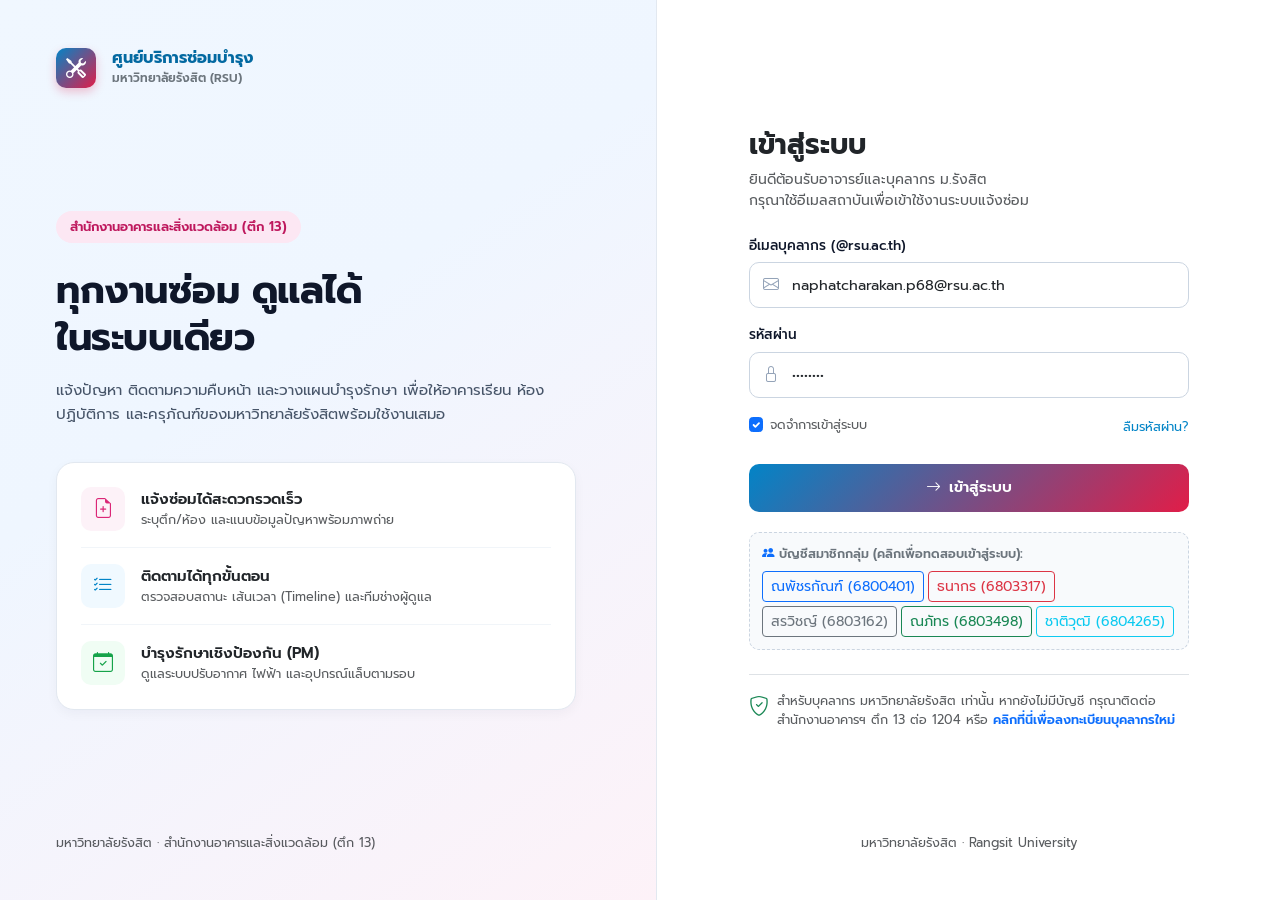
==== commit 1c265251: "Fix repair workflow bugs, add role permissions and working actions - Unique ticket numbers based on " ====
--- a/index.html
+++ b/index.html
@@ -107,7 +107,7 @@
 
         <div class="topbar-right">
           <div class="topbar-date d-none d-md-flex">
-            <span>28 ตุลาคม 2569</span>
+            <span id="topbarTodayDate"></span>
           </div>
 
           <button class="notification-btn" title="การแจ้งเตือน" onclick="showToast('ไม่มีการแจ้งเตือนใหม่', 'info')">
@@ -120,7 +120,7 @@
             <div class="user-profile-menu dropdown-toggle" id="userProfileDropdown" data-bs-toggle="dropdown" aria-expanded="false">
               <div class="user-avatar-initials" id="topbarUserAvatar">ศพ</div>
               <div class="user-info-text d-none d-sm-block">
-                <div class="user-name" id="topbarUserName">ศิริพร ใจดี</div>
+                <div class="user-name" id="topbarUserName">-</div>
                 <div class="user-role" id="topbarUserRole">เจ้าหน้าที่</div>
               </div>
               <i class="bi bi-chevron-down text-muted small ms-1"></i>
@@ -145,7 +145,7 @@
         <div class="page-header">
           <div>
             <h1 class="page-title">ภาพรวมงานซ่อม</h1>
-            <p class="page-subtitle">สรุปสถานะและรายการแจ้งซ่อมของหน่วยงาน ประจำเดือนตุลาคม 2569</p>
+            <p class="page-subtitle">สรุปสถานะและรายการแจ้งซ่อมของหน่วยงาน ทั้งหมดในระบบ</p>
           </div>
           <div>
             <a href="new-request.html" class="btn-primary-custom text-decoration-none">
@@ -166,7 +166,7 @@
               </div>
             </div>
             <div class="stat-number-wrap">
-              <span class="stat-number" id="statPendingCount">12</span>
+              <span class="stat-number" id="statPendingCount">0</span>
               <span class="stat-unit">รายการ</span>
             </div>
             <p class="stat-desc">รอรับเรื่องและมอบหมายช่าง</p>
@@ -181,7 +181,7 @@
               </div>
             </div>
             <div class="stat-number-wrap">
-              <span class="stat-number" id="statInProgressCount">8</span>
+              <span class="stat-number" id="statInProgressCount">0</span>
               <span class="stat-unit">รายการ</span>
             </div>
             <p class="stat-desc">อยู่ระหว่างตรวจสอบและซ่อม</p>
@@ -196,10 +196,10 @@
               </div>
             </div>
             <div class="stat-number-wrap">
-              <span class="stat-number" id="statCompletedCount">126</span>
+              <span class="stat-number" id="statCompletedCount">0</span>
               <span class="stat-unit">รายการ</span>
             </div>
-            <p class="stat-desc">ปิดงานเรียบร้อยในเดือนนี้</p>
+            <p class="stat-desc">ปิดงานเรียบร้อยแล้ว</p>
           </div>
 
           <!-- Urgent -->
@@ -211,10 +211,10 @@
               </div>
             </div>
             <div class="stat-number-wrap">
-              <span class="stat-number" id="statUrgentCount">3</span>
+              <span class="stat-number" id="statUrgentCount">0</span>
               <span class="stat-unit">รายการ</span>
             </div>
-            <p class="stat-desc">งานที่ต้องดำเนินการก่อน</p>
+            <p class="stat-desc">งานเร่งด่วนที่ยังไม่เสร็จ</p>
           </div>
         </div>
 
@@ -223,7 +223,7 @@
           <div class="card-header-custom">
             <div class="card-title-wrap">
               <h2 class="card-header-title">รายการแจ้งซ่อมล่าสุด</h2>
-              <span class="card-count-badge" id="tableTotalCountBadge">146 รายการ</span>
+              <span class="card-count-badge" id="tableTotalCountBadge">0 รายการ</span>
             </div>
             <a href="javascript:void(0)" onclick="resetFilters()" class="text-primary small text-decoration-none fw-medium">
               ดูรายการทั้งหมด →
@@ -252,7 +252,7 @@
                 <option value="ต่ำ">ต่ำ</option>
               </select>
 
-              <button class="btn-secondary-custom" type="button" onclick="dummyExportData('repair-requests-oct-2569.xlsx')">
+              <button class="btn-secondary-custom" type="button" onclick="exportDashboard()">
                 <i class="bi bi-download"></i>
                 <span class="d-none d-sm-inline">ส่งออกข้อมูล</span>
               </button>
@@ -271,6 +271,7 @@
                   <th>สถานะ</th>
                   <th>ผู้รับผิดชอบ</th>
                   <th>วันที่แจ้ง</th>
+                  <th class="text-center" data-roles="ผู้ดูแลระบบ">จัดการ</th>
                 </tr>
               </thead>
               <tbody id="dashboardRepairsTbody">
@@ -282,15 +283,8 @@
           <!-- Table Pagination Footer -->
           <div class="table-pagination-footer">
             <div class="pagination-info" id="paginationInfo">
-              แสดง 1-6 จาก 146 รายการ
-            </div>
-            <div class="pagination-controls">
-              <button class="page-btn" disabled><i class="bi bi-chevron-left"></i></button>
-              <button class="page-btn active">1</button>
-              <button class="page-btn">2</button>
-              <button class="page-btn">3</button>
-              <button class="page-btn"><i class="bi bi-chevron-right"></i></button>
-            </div>
+            </div>
+            <div class="pagination-controls"></div>
           </div>
         </div>
 
@@ -324,10 +318,37 @@
   </nav>
 
   <!-- Scripts -->
+  <!-- Assign Technician Modal (admin) -->
+  <div class="modal fade" id="assignTechModal" tabindex="-1" aria-hidden="true">
+    <div class="modal-dialog modal-dialog-centered">
+      <div class="modal-content">
+        <div class="modal-header">
+          <h5 class="modal-title fs-6 fw-bold">มอบหมายช่างผู้รับผิดชอบ</h5>
+          <button type="button" class="btn-close" data-bs-dismiss="modal" aria-label="Close"></button>
+        </div>
+        <form id="assignTechForm" onsubmit="handleAssignSubmit(event)">
+          <div class="modal-body p-4">
+            <div class="mb-3 small text-muted font-numeric" id="assignTicketInfo"></div>
+            <label class="form-label-custom">ช่างเทคนิค <span class="text-danger">*</span></label>
+            <select class="form-select-custom" id="assignTechSelect" required></select>
+          </div>
+          <div class="modal-footer">
+            <button type="button" class="btn btn-sm btn-light" data-bs-dismiss="modal">ยกเลิก</button>
+            <button type="submit" class="btn btn-sm btn-primary">บันทึกการมอบหมาย</button>
+          </div>
+        </form>
+      </div>
+    </div>
+  </div>
+
   <script src="https://cdn.jsdelivr.net/npm/bootstrap@5.3.3/dist/js/bootstrap.bundle.min.js"></script>
   <script src="js/data.js"></script>
   <script src="js/app.js"></script>
   <script>
+    const DASHBOARD_PAGE_SIZE = 6;
+    let dashboardPage = 1;
+    let assignTicketNo = null;
+
     document.addEventListener('DOMContentLoaded', () => {
       renderDashboardTable();
     });
@@ -349,78 +370,93 @@
       } else if (status === 'เสร็จสิ้น') {
         return `<span class="status-badge status-completed">• เสร็จสิ้น</span>`;
       }
-      return `<span class="status-badge">${status}</span>`;
-    }
-
-    function renderDashboardTable() {
+      return `<span class="status-badge">${escapeHtml(status)}</span>`;
+    }
+
+    function getTechName(item, users) {
+      const tech = item.technician_id ? users.find(u => u.user_id === item.technician_id) : null;
+      return tech ? tech.full_name : 'รอมอบหมาย';
+    }
+
+    function getFilteredRepairs() {
       const repairs = DB.getRepairs();
-      const users = DB.getUsers();
-      const tbody = document.getElementById('dashboardRepairsTbody');
       const search = document.getElementById('dashboardSearchInput').value.toLowerCase().trim();
       const filterStatus = document.getElementById('filterStatus').value;
       const filterPriority = document.getElementById('filterPriority').value;
 
-      // Update counters dynamically if items added
-      const pendingCount = repairs.filter(r => r.status === 'รอดำเนินการ').length;
-      const inProgressCount = repairs.filter(r => r.status === 'กำลังดำเนินการ').length;
-      const completedCount = repairs.filter(r => r.status === 'เสร็จสิ้น').length;
-      const urgentCount = repairs.filter(r => r.priority === 'เร่งด่วน').length;
-
-      // If user added items, reflect on top cards (baseline 12, 8, 126, 3 from monthly records)
-      const basePending = 12 + Math.max(0, pendingCount - 2);
-      const baseInProgress = 8 + Math.max(0, inProgressCount - 3);
-      const baseCompleted = 126 + Math.max(0, completedCount - 2);
-      const baseUrgent = 3 + Math.max(0, urgentCount - 2);
-
-      document.getElementById('statPendingCount').textContent = basePending;
-      document.getElementById('statInProgressCount').textContent = baseInProgress;
-      document.getElementById('statCompletedCount').textContent = baseCompleted;
-      document.getElementById('statUrgentCount').textContent = baseUrgent;
-      document.getElementById('tableTotalCountBadge').textContent = `${146 + Math.max(0, repairs.length - 7)} รายการ`;
-
-      const filtered = repairs.filter(r => {
-        const matchesSearch = !search || 
-          r.ticket_no.toLowerCase().includes(search) || 
-          r.problem_title.toLowerCase().includes(search) ||
-          r.location_text.toLowerCase().includes(search);
+      return repairs.filter(r => {
+        const matchesSearch = !search ||
+          r.ticket_no.toLowerCase().includes(search) ||
+          (r.problem_title || '').toLowerCase().includes(search) ||
+          (r.location_text || '').toLowerCase().includes(search);
         const matchesStatus = !filterStatus || r.status === filterStatus;
         const matchesPriority = !filterPriority || r.priority === filterPriority;
         return matchesSearch && matchesStatus && matchesPriority;
       });
+    }
+
+    function renderDashboardTable() {
+      const repairs = DB.getRepairs();
+      const users = DB.getUsers();
+      const isAdmin = DB.hasRole(ROLE_ADMIN);
+      const tbody = document.getElementById('dashboardRepairsTbody');
+
+      // Counters from the actual data
+      document.getElementById('statPendingCount').textContent = repairs.filter(r => r.status === 'รอดำเนินการ').length;
+      document.getElementById('statInProgressCount').textContent = repairs.filter(r => r.status === 'กำลังดำเนินการ').length;
+      document.getElementById('statCompletedCount').textContent = repairs.filter(r => r.status === 'เสร็จสิ้น').length;
+      document.getElementById('statUrgentCount').textContent = repairs.filter(r => r.priority === 'เร่งด่วน' && r.status !== 'เสร็จสิ้น').length;
+      document.getElementById('tableTotalCountBadge').textContent = `${repairs.length} รายการ`;
+
+      const filtered = getFilteredRepairs();
+      const colCount = isAdmin ? 8 : 7;
 
       if (filtered.length === 0) {
-        tbody.innerHTML = `<tr><td colspan="7" class="text-center py-4 text-muted">ไม่พบข้อมูลใบแจ้งซ่อมที่ตรงกับเงื่อนไข</td></tr>`;
+        tbody.innerHTML = `<tr><td colspan="${colCount}" class="text-center py-4 text-muted">ไม่พบข้อมูลใบแจ้งซ่อมที่ตรงกับเงื่อนไข</td></tr>`;
+        renderPager('paginationInfo', 0, 1, DASHBOARD_PAGE_SIZE, 'รายการ', goToDashboardPage);
         return;
       }
 
-      tbody.innerHTML = filtered.map(item => {
-        let techName = "รอมอบหมาย";
-        if (item.technician_id) {
-          const tech = users.find(u => u.user_id === item.technician_id);
-          if (tech) techName = tech.full_name;
+      const { page, items } = paginate(filtered, dashboardPage, DASHBOARD_PAGE_SIZE);
+      dashboardPage = page;
+
+      tbody.innerHTML = items.map(item => {
+        const techName = getTechName(item, users);
+        let actionCell = '';
+        if (isAdmin) {
+          actionCell = item.status === 'เสร็จสิ้น'
+            ? `<td class="text-center text-muted small">-</td>`
+            : `<td class="text-center"><button type="button" class="btn btn-sm btn-outline-primary py-0 px-2" data-ticket="${escapeHtml(item.ticket_no)}" onclick="openAssignModal(this.dataset.ticket)">${item.technician_id ? 'เปลี่ยนช่าง' : 'มอบหมาย'}</button></td>`;
         }
 
         return `
           <tr>
             <td>
-              <a href="track-repair.html?ticket=${item.ticket_no}" class="fw-semibold text-primary font-numeric text-decoration-none">
-                ${item.ticket_no}
+              <a href="track-repair.html?ticket=${encodeURIComponent(item.ticket_no)}" class="fw-semibold text-primary font-numeric text-decoration-none">
+                ${escapeHtml(item.ticket_no)}
               </a>
             </td>
-            <td class="fw-medium text-dark">${item.problem_title}</td>
-            <td class="text-secondary">${item.location_text}</td>
+            <td class="fw-medium text-dark">${escapeHtml(item.problem_title)}</td>
+            <td class="text-secondary">${escapeHtml(item.location_text)}</td>
             <td>${getPriorityBadge(item.priority)}</td>
             <td>${getStatusBadge(item.status)}</td>
-            <td class="${techName === 'รอมอบหมาย' ? 'text-muted' : 'text-dark fw-medium'}">${techName}</td>
-            <td class="text-muted font-numeric">${item.request_date}</td>
+            <td class="${techName === 'รอมอบหมาย' ? 'text-muted' : 'text-dark fw-medium'}">${escapeHtml(techName)}</td>
+            <td class="text-muted font-numeric">${escapeHtml(item.request_date)}</td>
+            ${actionCell}
           </tr>
         `;
       }).join('');
 
-      document.getElementById('paginationInfo').textContent = `แสดง 1-${Math.min(filtered.length, 6)} จาก ${filtered.length} รายการ`;
+      renderPager('paginationInfo', filtered.length, dashboardPage, DASHBOARD_PAGE_SIZE, 'รายการ', goToDashboardPage);
+    }
+
+    function goToDashboardPage(page) {
+      dashboardPage = page;
+      renderDashboardTable();
     }
 
     function filterRepairsTable() {
+      dashboardPage = 1;
       renderDashboardTable();
     }
 
@@ -428,7 +464,46 @@
       document.getElementById('dashboardSearchInput').value = '';
       document.getElementById('filterStatus').value = '';
       document.getElementById('filterPriority').value = '';
+      dashboardPage = 1;
       renderDashboardTable();
+    }
+
+    function openAssignModal(ticketNo) {
+      const repair = DB.getRepairByTicket(ticketNo);
+      if (!repair) return;
+      assignTicketNo = ticketNo;
+      document.getElementById('assignTicketInfo').textContent = `${repair.ticket_no} · ${repair.problem_title} · ${repair.location_text}`;
+      document.getElementById('assignTechSelect').innerHTML = DB.getTechnicians().map(t => `
+        <option value="${t.user_id}" ${t.user_id === repair.technician_id ? 'selected' : ''}>
+          ${escapeHtml(t.full_name)}${t.title_role ? ` · ${escapeHtml(t.title_role)}` : ''}
+        </option>
+      `).join('');
+      new bootstrap.Modal(document.getElementById('assignTechModal')).show();
+    }
+
+    function handleAssignSubmit(e) {
+      e.preventDefault();
+      if (!DB.hasRole(ROLE_ADMIN)) {
+        showToast('เฉพาะผู้ดูแลระบบเท่านั้นที่มอบหมายงานได้', 'danger');
+        return;
+      }
+      const techId = Number(document.getElementById('assignTechSelect').value);
+      const updated = DB.assignTechnician(assignTicketNo, techId, DB.getCurrentUser().full_name);
+      bootstrap.Modal.getInstance(document.getElementById('assignTechModal')).hide();
+      if (updated) {
+        showToast(`มอบหมาย ${updated.ticket_no} ให้ ${DB.getUserById(techId).full_name} แล้ว`, 'success');
+      } else {
+        showToast('ไม่สามารถมอบหมายงานนี้ได้', 'danger');
+      }
+      renderDashboardTable();
+    }
+
+    function exportDashboard() {
+      const users = DB.getUsers();
+      const rows = getFilteredRepairs().map(r => [
+        r.ticket_no, r.problem_title, r.location_detail || r.location_text, r.priority, r.status, getTechName(r, users), r.request_date
+      ]);
+      exportCSV('repair-requests.csv', ['เลขที่ใบแจ้งซ่อม', 'รายการ / อาการ', 'สถานที่', 'ความสำคัญ', 'สถานะ', 'ผู้รับผิดชอบ', 'วันที่แจ้ง'], rows);
     }
   </script>
 </body>
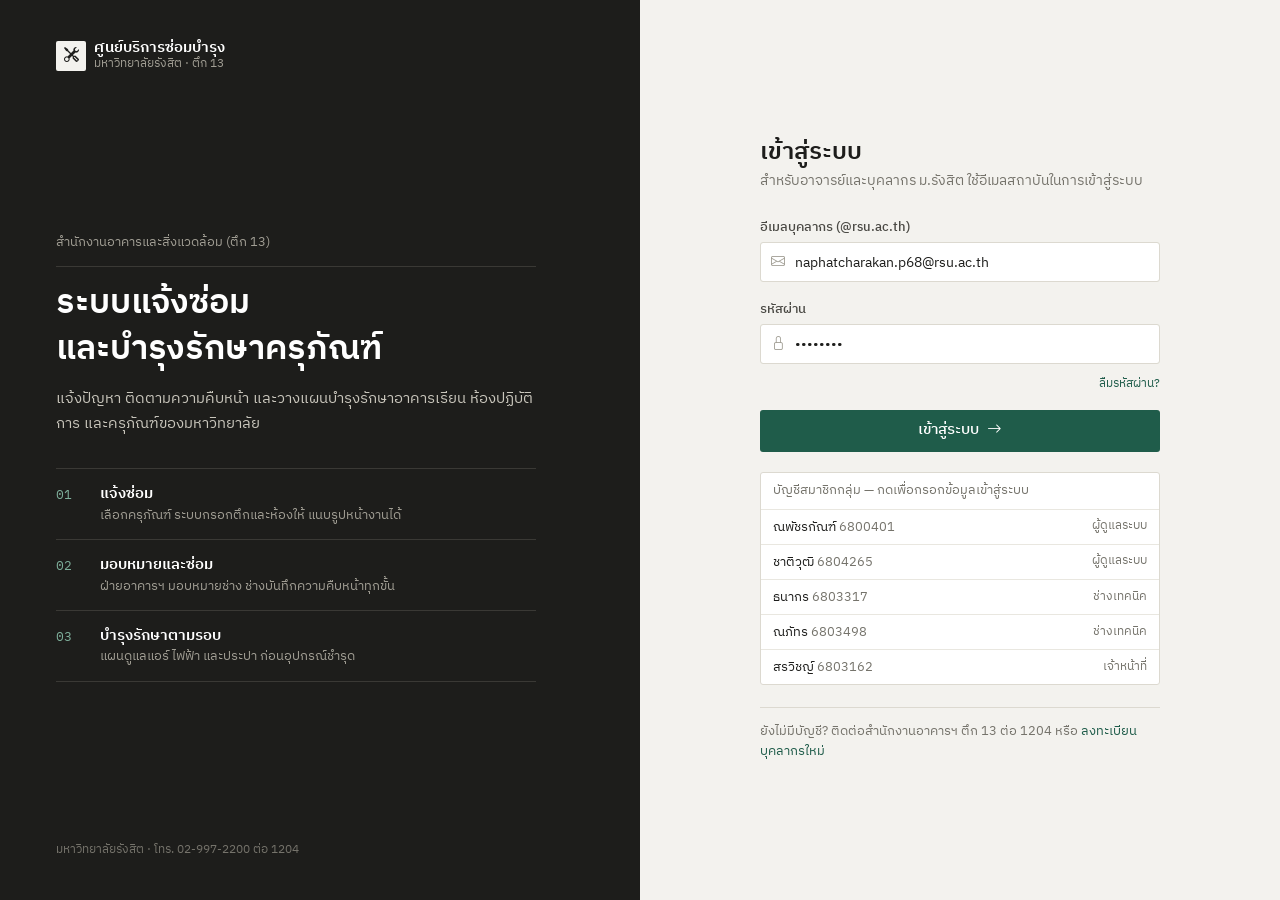
==== commit ad1d4c5e: "Restyle the whole site with a plain "work order" look - New palette: paper background, hairline rule" ====
--- a/index.html
+++ b/index.html
@@ -100,7 +100,7 @@
             <i class="bi bi-list fs-4"></i>
           </button>
           <div class="system-title-badge">
-            <i class="bi bi-buildings text-primary"></i>
+            <i class="bi bi-buildings"></i>
             <span>ระบบแจ้งซ่อม มหาวิทยาลัยรังสิต (RSU)</span>
           </div>
         </div>
@@ -112,7 +112,6 @@
 
           <button class="notification-btn" title="การแจ้งเตือน" onclick="showToast('ไม่มีการแจ้งเตือนใหม่', 'info')">
             <i class="bi bi-bell"></i>
-            <span class="notification-dot"></span>
           </button>
 
           <!-- User dropdown menu with role switcher -->
@@ -161,9 +160,6 @@
           <div class="stat-card">
             <div class="stat-header">
               <span class="stat-title">รอดำเนินการ</span>
-              <div class="stat-icon-wrap stat-icon-amber">
-                <i class="bi bi-clock"></i>
-              </div>
             </div>
             <div class="stat-number-wrap">
               <span class="stat-number" id="statPendingCount">0</span>
@@ -176,9 +172,6 @@
           <div class="stat-card">
             <div class="stat-header">
               <span class="stat-title">กำลังดำเนินการ</span>
-              <div class="stat-icon-wrap stat-icon-blue">
-                <i class="bi bi-wrench"></i>
-              </div>
             </div>
             <div class="stat-number-wrap">
               <span class="stat-number" id="statInProgressCount">0</span>
@@ -191,9 +184,6 @@
           <div class="stat-card">
             <div class="stat-header">
               <span class="stat-title">เสร็จสิ้น</span>
-              <div class="stat-icon-wrap stat-icon-green">
-                <i class="bi bi-check-circle"></i>
-              </div>
             </div>
             <div class="stat-number-wrap">
               <span class="stat-number" id="statCompletedCount">0</span>
@@ -206,9 +196,6 @@
           <div class="stat-card">
             <div class="stat-header">
               <span class="stat-title">เร่งด่วน</span>
-              <div class="stat-icon-wrap stat-icon-red">
-                <i class="bi bi-exclamation-triangle"></i>
-              </div>
             </div>
             <div class="stat-number-wrap">
               <span class="stat-number" id="statUrgentCount">0</span>
@@ -355,20 +342,20 @@
 
     function getPriorityBadge(priority) {
       if (priority === 'เร่งด่วน') {
-        return `<span class="status-badge status-urgent">• เร่งด่วน</span>`;
+        return `<span class="status-badge status-urgent">เร่งด่วน</span>`;
       } else if (priority === 'ต่ำ') {
-        return `<span class="status-badge status-low">• ต่ำ</span>`;
+        return `<span class="status-badge status-low">ต่ำ</span>`;
       }
-      return `<span class="status-badge status-normal">• ปกติ</span>`;
+      return `<span class="status-badge status-normal">ปกติ</span>`;
     }
 
     function getStatusBadge(status) {
       if (status === 'กำลังดำเนินการ') {
-        return `<span class="status-badge status-in-progress">• กำลังดำเนินการ</span>`;
+        return `<span class="status-badge status-in-progress">กำลังดำเนินการ</span>`;
       } else if (status === 'รอดำเนินการ') {
-        return `<span class="status-badge status-pending">• รอดำเนินการ</span>`;
+        return `<span class="status-badge status-pending">รอดำเนินการ</span>`;
       } else if (status === 'เสร็จสิ้น') {
-        return `<span class="status-badge status-completed">• เสร็จสิ้น</span>`;
+        return `<span class="status-badge status-completed">เสร็จสิ้น</span>`;
       }
       return `<span class="status-badge">${escapeHtml(status)}</span>`;
     }
--- a/css/style.css
+++ b/css/style.css
@@ -1,58 +1,75 @@
 /* ==========================================================================
    ระบบแจ้งซ่อมและบำรุงรักษา มหาวิทยาลัยรังสิต (RSU Repair & Maintenance System)
    สำนักงานอาคารและสิ่งแวดล้อม (ตึก 13) - มหาวิทยาลัยรังสิต (Rangsit University)
-   Main Stylesheet - Clean, modern enterprise styling matching UI wireframes
+   Main Stylesheet - "work order" look: paper background, hairline rules,
+   one dark green accent, monospaced codes and figures
    ========================================================================== */
 
-@import url('https://fonts.googleapis.com/css2?family=Prompt:ital,wght@0,300;0,400;0,500;0,600;0,700;1,400&family=Inter:wght@400;500;600;700&display=swap');
+@import url('https://fonts.googleapis.com/css2?family=IBM+Plex+Sans+Thai:wght@400;500;600;700&family=IBM+Plex+Mono:wght@400;500;600&display=swap');
 
 :root {
-  --primary: #0284c7;
-  --primary-hover: #0369a1;
-  --primary-subtle: #f0f9ff;
-  --primary-border: #bae6fd;
-
-  --rsu-pink: #e11d48;
-  --rsu-pink-subtle: #fff1f2;
-  --rsu-pink-border: #fecdd3;
-  --rsu-gradient: linear-gradient(135deg, #0284c7 0%, #e11d48 100%);
-  
-  --success: #16a34a;
-  --success-subtle: #f0fdf4;
-  --success-border: #bbf7d0;
-
-  --warning: #d97706;
-  --warning-subtle: #fffbeb;
-  --warning-border: #fde68a;
-
-  --danger: #dc2626;
-  --danger-subtle: #fef2f2;
-  --danger-border: #fecaca;
-
-  --info: #0284c7;
-  --info-subtle: #f0f9ff;
-  --info-border: #bae6fd;
-
-  --body-bg: #f8fafc;
+  /* Ink & paper */
+  --ink: #1d1d1b;
+  --text-main: #1d1d1b;
+  --text-secondary: #4a4944;
+  --text-muted: #75736b;
+  --text-faint: #a19e94;
+
+  --body-bg: #f3f2ee;
   --card-bg: #ffffff;
-  --border-color: #e2e8f0;
-  --border-subtle: #edf2f7;
-
-  --text-main: #0f172a;
-  --text-muted: #64748b;
-  --text-secondary: #475569;
-
-  --sidebar-width: 260px;
-  --topbar-height: 64px;
-  --radius-sm: 6px;
-  --radius-md: 10px;
-  --radius-lg: 14px;
-  --radius-xl: 18px;
-
-  --shadow-xs: 0 1px 2px 0 rgba(16, 24, 40, 0.05);
-  --shadow-sm: 0 1px 3px 0 rgba(16, 24, 40, 0.1), 0 1px 2px 0 rgba(16, 24, 40, 0.06);
-  --shadow-md: 0 4px 8px -2px rgba(16, 24, 40, 0.08), 0 2px 4px -2px rgba(16, 24, 40, 0.05);
-  --shadow-lg: 0 12px 16px -4px rgba(16, 24, 40, 0.08), 0 4px 6px -2px rgba(16, 24, 40, 0.03);
+  --surface-alt: #faf9f6;
+  --border-color: #dcd9d0;
+  --border-subtle: #e9e7e0;
+  --border-strong: #b9b5aa;
+
+  /* Accent */
+  --primary: #1f5c4a;
+  --primary-hover: #17483a;
+  --primary-subtle: #e9f0ec;
+  --primary-border: #b7cdc2;
+
+  /* Status (used on text and small markers only) */
+  --success: #2f6b3a;
+  --success-subtle: #ecf3ec;
+  --warning: #9a5b00;
+  --warning-subtle: #faf3e3;
+  --danger: #b3261e;
+  --danger-subtle: #fbeceb;
+  --info: #1d4f91;
+  --info-subtle: #eaf0f8;
+
+  --font-sans: 'IBM Plex Sans Thai', -apple-system, "Segoe UI", sans-serif;
+  --font-mono: 'IBM Plex Mono', 'IBM Plex Sans Thai', ui-monospace, monospace;
+
+  --sidebar-width: 240px;
+  --topbar-height: 56px;
+  --radius-sm: 2px;
+  --radius-md: 3px;
+  --radius-lg: 4px;
+  --radius-xl: 4px;
+
+  /* Bootstrap overrides so utility classes match the theme */
+  --bs-body-font-family: var(--font-sans);
+  --bs-body-color: var(--text-main);
+  --bs-body-bg: var(--body-bg);
+  --bs-primary: #1f5c4a;
+  --bs-primary-rgb: 31, 92, 74;
+  --bs-secondary-color: var(--text-muted);
+  --bs-link-color: #1f5c4a;
+  --bs-link-color-rgb: 31, 92, 74;
+  --bs-link-hover-color: #17483a;
+  --bs-link-hover-color-rgb: 23, 72, 58;
+  --bs-border-color: var(--border-color);
+  --bs-border-radius: 3px;
+  --bs-border-radius-sm: 2px;
+  --bs-border-radius-lg: 4px;
+  --bs-success-rgb: 47, 107, 58;
+  --bs-danger-rgb: 179, 38, 30;
+  --bs-secondary-rgb: 117, 115, 107;
+  --bs-dark-rgb: 29, 29, 27;
+  --bs-light-rgb: 250, 249, 246;
+  --bs-secondary-bg-subtle: #efede7;
+  --bs-secondary-text-emphasis: #4a4944;
 }
 
 * {
@@ -60,19 +77,27 @@
 }
 
 body {
-  font-family: 'Prompt', -apple-system, BlinkMacSystemFont, "Segoe UI", Roboto, sans-serif;
+  font-family: var(--font-sans);
   background-color: var(--body-bg);
   color: var(--text-main);
   margin: 0;
   padding: 0;
-  font-size: 14.5px;
-  line-height: 1.5;
+  font-size: 14px;
+  line-height: 1.55;
   -webkit-font-smoothing: antialiased;
 }
 
-/* Number & Code font */
-.font-numeric, .badge-code, .id-badge {
-  font-family: 'Inter', 'Prompt', sans-serif;
+/* Figures and dates: aligned digits in the text face */
+.font-numeric {
+  font-variant-numeric: tabular-nums;
+}
+/* Codes (ticket / asset numbers): monospaced */
+.font-code, .badge-code, .id-badge,
+.custom-table a.font-numeric,
+.custom-table .font-numeric.text-primary {
+  font-family: var(--font-mono);
+  letter-spacing: -0.01em;
+  white-space: nowrap;
 }
 
 a {
@@ -81,10 +106,18 @@
 }
 a:hover {
   color: var(--primary-hover);
-  text-decoration: none;
-}
-
-/* App Shell Layout */
+  text-decoration: underline;
+  text-underline-offset: 2px;
+}
+
+h1, h2, h3, h4, h5, h6 {
+  font-family: var(--font-sans);
+  letter-spacing: 0;
+}
+
+/* --------------------------------------------------------------------------
+   App Shell
+   -------------------------------------------------------------------------- */
 .app-container {
   display: flex;
   min-height: 100vh;
@@ -94,7 +127,7 @@
 /* Sidebar */
 .app-sidebar {
   width: var(--sidebar-width);
-  background-color: var(--card-bg);
+  background-color: #ecebe5;
   border-right: 1px solid var(--border-color);
   display: flex;
   flex-direction: column;
@@ -104,89 +137,88 @@
   left: 0;
   z-index: 1020;
   overflow-y: auto;
-  transition: transform 0.3s ease;
+  transition: transform 0.25s ease;
 }
 
 .sidebar-brand {
-  padding: 20px 20px 16px 20px;
-  display: flex;
-  align-items: center;
-  gap: 12px;
-  border-bottom: 1px solid var(--border-subtle);
+  height: var(--topbar-height);
+  padding: 0 18px;
+  display: flex;
+  align-items: center;
+  gap: 10px;
+  border-bottom: 1px solid var(--border-color);
 }
 
 .brand-icon {
-  width: 40px;
-  height: 40px;
-  background: var(--rsu-gradient);
-  color: white;
-  border-radius: var(--radius-md);
+  width: 30px;
+  height: 30px;
+  background: var(--ink);
+  color: #f3f2ee;
+  border-radius: var(--radius-sm);
   display: flex;
   align-items: center;
   justify-content: center;
-  font-size: 20px;
-  box-shadow: 0 4px 10px rgba(225, 29, 72, 0.25);
+  font-size: 15px;
+  flex-shrink: 0;
 }
 
 .brand-title {
-  font-weight: 700;
-  font-size: 16px;
+  font-weight: 600;
+  font-size: 14.5px;
   color: var(--text-main);
   line-height: 1.2;
 }
 
 .brand-subtitle {
-  font-size: 12px;
-  color: var(--text-muted);
+  font-size: 11.5px;
+  color: var(--text-muted);
+  line-height: 1.3;
 }
 
 .sidebar-section-title {
   font-size: 11.5px;
-  font-weight: 600;
-  text-transform: uppercase;
-  color: #94a3b8;
-  letter-spacing: 0.5px;
-  padding: 18px 20px 8px 20px;
+  font-weight: 500;
+  color: var(--text-faint);
+  padding: 20px 18px 6px 18px;
 }
 
 .sidebar-nav {
   list-style: none;
-  padding: 0 12px;
+  padding: 0;
   margin: 0;
   display: flex;
   flex-direction: column;
-  gap: 4px;
 }
 
 .sidebar-nav-item a {
   display: flex;
   align-items: center;
-  gap: 12px;
-  padding: 10px 14px;
-  border-radius: var(--radius-md);
+  gap: 10px;
+  padding: 8px 18px 8px 15px;
+  border-left: 3px solid transparent;
   color: var(--text-secondary);
-  font-weight: 500;
+  font-weight: 400;
   font-size: 14px;
-  transition: all 0.15s ease-in-out;
 }
 
 .sidebar-nav-item a i {
-  font-size: 17px;
-  color: #64748b;
-  transition: color 0.15s ease;
+  font-size: 15px;
+  color: var(--text-faint);
 }
 
 .sidebar-nav-item a:hover {
-  background-color: #f1f5f9;
-  color: var(--primary);
+  background-color: #e3e1d9;
+  color: var(--text-main);
+  text-decoration: none;
 }
 .sidebar-nav-item a:hover i {
-  color: var(--primary);
+  color: var(--text-secondary);
 }
 
 .sidebar-nav-item.active a {
-  background-color: var(--primary-subtle);
-  color: var(--primary);
+  background-color: var(--card-bg);
+  border-left-color: var(--primary);
+  color: var(--text-main);
   font-weight: 600;
 }
 .sidebar-nav-item.active a i {
@@ -195,50 +227,46 @@
 
 /* Sidebar Help Box */
 .sidebar-help-card {
-  margin: auto 14px 14px 14px;
-  background-color: #f8fafc;
-  border: 1px solid var(--border-color);
-  border-radius: var(--radius-lg);
-  padding: 14px;
+  margin: auto 18px 16px 18px;
+  padding: 12px 0 0 0;
+  border-top: 1px solid var(--border-color);
 }
 .sidebar-help-header {
   display: flex;
   align-items: center;
-  gap: 8px;
+  gap: 6px;
   font-weight: 600;
+  font-size: 12.5px;
+  color: var(--text-main);
+  margin-bottom: 2px;
+}
+.sidebar-help-header i {
+  color: var(--text-muted);
   font-size: 13px;
-  color: var(--text-main);
-  margin-bottom: 4px;
-}
-.sidebar-help-header i {
-  color: var(--primary);
-  font-size: 16px;
 }
 .sidebar-help-card p {
   margin: 0;
   font-size: 12px;
   color: var(--text-muted);
-  line-height: 1.4;
+  line-height: 1.45;
 }
 
 /* Sidebar Logout */
 .sidebar-logout {
-  padding: 12px 14px;
-  border-top: 1px solid var(--border-subtle);
+  padding: 8px 0;
+  border-top: 1px solid var(--border-color);
 }
 .sidebar-logout a {
   display: flex;
   align-items: center;
   gap: 10px;
-  padding: 8px 12px;
-  color: #64748b;
+  padding: 8px 18px;
+  color: var(--text-muted);
   font-size: 13.5px;
-  border-radius: var(--radius-md);
-  transition: all 0.15s ease;
 }
 .sidebar-logout a:hover {
-  background-color: #fef2f2;
   color: var(--danger);
+  text-decoration: none;
 }
 
 /* Main Content Area */
@@ -253,14 +281,14 @@
 
 @media (min-width: 992px) {
   .app-main {
-    padding-bottom: 30px;
+    padding-bottom: 24px;
   }
 }
 
 /* Topbar Header */
 .app-topbar {
   height: var(--topbar-height);
-  background-color: var(--card-bg);
+  background-color: var(--body-bg);
   border-bottom: 1px solid var(--border-color);
   display: flex;
   align-items: center;
@@ -274,26 +302,29 @@
 .topbar-left {
   display: flex;
   align-items: center;
-  gap: 14px;
+  gap: 12px;
 }
 
 .system-title-badge {
   display: inline-flex;
   align-items: center;
   gap: 8px;
-  font-size: 14px;
-  font-weight: 500;
-  color: var(--text-secondary);
+  font-size: 13.5px;
+  color: var(--text-muted);
+}
+.system-title-badge i {
+  color: var(--text-faint);
 }
 
 .topbar-right {
   display: flex;
   align-items: center;
-  gap: 20px;
+  gap: 18px;
 }
 
 .topbar-date {
-  font-size: 13.5px;
+  font-variant-numeric: tabular-nums;
+  font-size: 13px;
   color: var(--text-muted);
   display: flex;
   align-items: center;
@@ -304,27 +335,25 @@
   position: relative;
   background: none;
   border: none;
-  font-size: 19px;
-  color: #64748b;
+  font-size: 17px;
+  color: var(--text-muted);
   cursor: pointer;
   padding: 4px;
   display: flex;
   align-items: center;
   justify-content: center;
-  transition: color 0.15s;
 }
 .notification-btn:hover {
   color: var(--text-main);
 }
 .notification-dot {
   position: absolute;
-  top: 2px;
-  right: 2px;
-  width: 8px;
-  height: 8px;
+  top: 4px;
+  right: 3px;
+  width: 6px;
+  height: 6px;
   background-color: var(--danger);
   border-radius: 50%;
-  border: 2px solid white;
 }
 
 .user-profile-menu {
@@ -332,30 +361,40 @@
   align-items: center;
   gap: 10px;
   cursor: pointer;
-  padding: 4px 8px;
-  border-radius: var(--radius-md);
-  transition: background-color 0.15s;
+  padding: 4px 6px;
+  border-radius: var(--radius-md);
 }
 .user-profile-menu:hover {
-  background-color: #f1f5f9;
+  background-color: #e8e6df;
+}
+/* the menu already has its own chevron icon */
+.user-profile-menu.dropdown-toggle::after {
+  display: none;
+}
+@media (max-width: 575px) {
+  .system-title-badge {
+    display: none;
+  }
 }
 
 .user-avatar-initials {
-  width: 36px;
-  height: 36px;
-  background-color: #e0e7ff;
-  color: #3730a3;
-  border-radius: 50%;
+  width: 32px;
+  height: 32px;
+  background-color: var(--card-bg);
+  color: var(--text-main);
+  border: 1px solid var(--border-strong);
+  border-radius: var(--radius-md);
   display: flex;
   align-items: center;
   justify-content: center;
   font-weight: 600;
-  font-size: 13.5px;
+  font-size: 12.5px;
+  flex-shrink: 0;
 }
 
 .user-info-text {
   text-align: left;
-  line-height: 1.2;
+  line-height: 1.25;
 }
 .user-name {
   font-weight: 600;
@@ -367,48 +406,119 @@
   color: var(--text-muted);
 }
 
-/* Page Content Container */
+/* Dropdowns & modals */
+.dropdown-menu {
+  border: 1px solid var(--border-color);
+  border-radius: var(--radius-md);
+  box-shadow: 0 6px 16px rgba(29, 29, 27, 0.08);
+  padding: 4px 0;
+  font-size: 13.5px;
+}
+.dropdown-item:hover, .dropdown-item:focus {
+  background-color: var(--surface-alt);
+}
+.modal-content {
+  border: 1px solid var(--border-color);
+  border-radius: var(--radius-lg);
+  box-shadow: 0 12px 32px rgba(29, 29, 27, 0.14);
+}
+.modal-header, .modal-footer {
+  border-color: var(--border-subtle);
+}
+.modal-header {
+  padding: 14px 20px;
+}
+.modal-title {
+  font-weight: 600;
+}
+
+/* Bootstrap buttons used in modals / small actions */
+.btn {
+  border-radius: var(--radius-md);
+  font-weight: 500;
+}
+.btn-primary {
+  --bs-btn-bg: var(--primary);
+  --bs-btn-border-color: var(--primary);
+  --bs-btn-hover-bg: var(--primary-hover);
+  --bs-btn-hover-border-color: var(--primary-hover);
+  --bs-btn-active-bg: var(--primary-hover);
+  --bs-btn-active-border-color: var(--primary-hover);
+  --bs-btn-disabled-bg: var(--primary);
+  --bs-btn-disabled-border-color: var(--primary);
+}
+.btn-outline-primary {
+  --bs-btn-color: var(--primary);
+  --bs-btn-border-color: var(--primary-border);
+  --bs-btn-hover-color: #fff;
+  --bs-btn-hover-bg: var(--primary);
+  --bs-btn-hover-border-color: var(--primary);
+  --bs-btn-active-bg: var(--primary-hover);
+  --bs-btn-active-border-color: var(--primary-hover);
+}
+.btn-light {
+  --bs-btn-bg: transparent;
+  --bs-btn-border-color: transparent;
+  --bs-btn-hover-bg: #ecebe5;
+  --bs-btn-hover-border-color: transparent;
+}
+.form-select, .form-control {
+  border-color: var(--border-color);
+  border-radius: var(--radius-md);
+}
+.form-select:focus, .form-control:focus {
+  border-color: var(--primary);
+  box-shadow: 0 0 0 2px var(--primary-subtle);
+}
+.shadow-sm {
+  box-shadow: 0 6px 16px rgba(29, 29, 27, 0.08) !important;
+}
+
+/* --------------------------------------------------------------------------
+   Page scaffolding
+   -------------------------------------------------------------------------- */
 .page-container {
-  padding: 24px 28px;
-  max-width: 1400px;
+  padding: 22px 28px;
+  max-width: 1360px;
   margin: 0 auto;
   width: 100%;
 }
 
 /* Breadcrumbs */
 .breadcrumb-nav {
-  font-size: 13px;
-  color: #94a3b8;
-  margin-bottom: 6px;
+  font-size: 12.5px;
+  color: var(--text-faint);
+  margin-bottom: 4px;
   display: flex;
   align-items: center;
   gap: 6px;
 }
 .breadcrumb-nav a {
-  color: #64748b;
+  color: var(--text-muted);
 }
 .breadcrumb-nav a:hover {
-  color: var(--primary);
+  color: var(--text-main);
 }
 
 /* Page Header */
 .page-header {
   display: flex;
-  align-items: flex-start;
+  align-items: flex-end;
   justify-content: space-between;
-  margin-bottom: 24px;
+  margin-bottom: 20px;
+  padding-bottom: 14px;
+  border-bottom: 1px solid var(--border-color);
   gap: 16px;
   flex-wrap: wrap;
 }
 .page-title {
-  font-size: 24px;
-  font-weight: 700;
-  color: var(--text-main);
-  margin: 0 0 4px 0;
-  letter-spacing: -0.3px;
+  font-size: 22px;
+  font-weight: 600;
+  color: var(--text-main);
+  margin: 0 0 2px 0;
 }
 .page-subtitle {
-  font-size: 14px;
+  font-size: 13.5px;
   color: var(--text-muted);
   margin: 0;
 }
@@ -417,442 +527,593 @@
 .btn-primary-custom {
   background-color: var(--primary);
   border: 1px solid var(--primary);
-  color: white;
+  color: #fff;
   font-weight: 500;
-  padding: 9px 18px;
+  padding: 7px 14px;
   border-radius: var(--radius-md);
   display: inline-flex;
   align-items: center;
-  gap: 8px;
-  font-size: 14px;
-  transition: all 0.15s ease;
-  box-shadow: 0 1px 2px rgba(37, 99, 235, 0.2);
+  gap: 7px;
+  font-size: 13.5px;
+  line-height: 1.4;
+  cursor: pointer;
 }
 .btn-primary-custom:hover {
   background-color: var(--primary-hover);
   border-color: var(--primary-hover);
-  color: white;
-  transform: translateY(-1px);
-  box-shadow: 0 4px 8px rgba(37, 99, 235, 0.25);
+  color: #fff;
+  text-decoration: none;
+}
+.btn-primary-custom:disabled {
+  opacity: 0.5;
+  cursor: not-allowed;
 }
 
 .btn-secondary-custom {
-  background-color: white;
-  border: 1px solid var(--border-color);
-  color: var(--text-secondary);
+  background-color: var(--card-bg);
+  border: 1px solid var(--border-color);
+  color: var(--text-main);
   font-weight: 500;
-  padding: 9px 16px;
+  padding: 7px 13px;
   border-radius: var(--radius-md);
   display: inline-flex;
   align-items: center;
-  gap: 8px;
-  font-size: 14px;
-  transition: all 0.15s ease;
+  gap: 7px;
+  font-size: 13.5px;
+  line-height: 1.4;
+  cursor: pointer;
 }
 .btn-secondary-custom:hover {
-  background-color: #f8fafc;
-  border-color: #cbd5e1;
-  color: var(--text-main);
-}
-
-/* Stat Cards (Dashboard) */
+  border-color: var(--border-strong);
+  background-color: var(--surface-alt);
+  color: var(--text-main);
+  text-decoration: none;
+}
+.btn-secondary-custom:disabled {
+  opacity: 0.5;
+  cursor: not-allowed;
+}
+
+/* --------------------------------------------------------------------------
+   Dashboard figures: one ruled strip instead of floating cards
+   -------------------------------------------------------------------------- */
 .stats-grid {
   display: grid;
-  grid-template-columns: repeat(auto-fit, minmax(220px, 1fr));
-  gap: 16px;
-  margin-bottom: 24px;
+  grid-template-columns: repeat(4, 1fr);
+  background-color: var(--card-bg);
+  border: 1px solid var(--border-color);
+  border-radius: var(--radius-lg);
+  margin-bottom: 20px;
 }
 
 .stat-card {
+  padding: 14px 20px 16px 20px;
+  display: flex;
+  flex-direction: column;
+  border-left: 1px solid var(--border-subtle);
+}
+.stat-card:first-child {
+  border-left: none;
+}
+
+.stat-header {
+  display: flex;
+  align-items: center;
+  gap: 7px;
+  margin-bottom: 8px;
+}
+.stat-title {
+  font-size: 13px;
+  font-weight: 500;
+  color: var(--text-secondary);
+}
+.stat-icon-wrap {
+  display: none;
+}
+/* small square marker before the title, coloured by figure type */
+.stat-header::before {
+  content: "";
+  width: 8px;
+  height: 8px;
+  border-radius: 1px;
+  background-color: var(--text-faint);
+  order: -1;
+}
+.stat-card:nth-child(1) .stat-header::before { background-color: var(--warning); }
+.stat-card:nth-child(2) .stat-header::before { background-color: var(--info); }
+.stat-card:nth-child(3) .stat-header::before { background-color: var(--success); }
+.stat-card:nth-child(4) .stat-header::before { background-color: var(--danger); }
+
+.stat-number-wrap {
+  display: flex;
+  align-items: baseline;
+  gap: 6px;
+  margin-bottom: 2px;
+}
+.stat-number {
+  font-family: var(--font-mono);
+  font-size: 30px;
+  font-weight: 500;
+  color: var(--text-main);
+  line-height: 1.1;
+}
+.stat-unit {
+  font-size: 12.5px;
+  color: var(--text-muted);
+}
+.stat-desc {
+  font-size: 12px;
+  color: var(--text-faint);
+  margin: 0;
+}
+
+@media (max-width: 767px) {
+  .stats-grid {
+    grid-template-columns: repeat(2, 1fr);
+  }
+  .stat-card:nth-child(3) {
+    border-left: none;
+  }
+  .stat-card:nth-child(n+3) {
+    border-top: 1px solid var(--border-subtle);
+  }
+}
+
+/* --------------------------------------------------------------------------
+   Content cards, toolbars, tables
+   -------------------------------------------------------------------------- */
+.content-card {
   background-color: var(--card-bg);
   border: 1px solid var(--border-color);
   border-radius: var(--radius-lg);
-  padding: 18px 20px;
-  box-shadow: var(--shadow-xs);
-  transition: transform 0.2s, box-shadow 0.2s;
-  position: relative;
-  display: flex;
-  flex-direction: column;
+  overflow: hidden;
+  margin-bottom: 20px;
+}
+
+.card-header-custom {
+  padding: 13px 18px;
+  display: flex;
+  align-items: center;
   justify-content: space-between;
-}
-.stat-card:hover {
-  transform: translateY(-2px);
-  box-shadow: var(--shadow-md);
-}
-
-.stat-header {
-  display: flex;
-  align-items: center;
-  justify-content: space-between;
-  margin-bottom: 12px;
-}
-.stat-title {
-  font-size: 14px;
-  font-weight: 500;
-  color: var(--text-muted);
-}
-.stat-icon-wrap {
-  width: 38px;
-  height: 38px;
-  border-radius: 50%;
-  display: flex;
-  align-items: center;
-  justify-content: center;
-  font-size: 17px;
-}
-.stat-icon-amber {
-  background-color: var(--warning-subtle);
-  color: var(--warning);
-}
-.stat-icon-blue {
-  background-color: var(--primary-subtle);
-  color: var(--primary);
-}
-.stat-icon-green {
-  background-color: var(--success-subtle);
-  color: var(--success);
-}
-.stat-icon-red {
-  background-color: var(--danger-subtle);
-  color: var(--danger);
-}
-
-.stat-number-wrap {
+  border-bottom: 1px solid var(--border-color);
+  flex-wrap: wrap;
+  gap: 10px;
+}
+
+.card-title-wrap {
   display: flex;
   align-items: baseline;
-  gap: 8px;
-  margin-bottom: 6px;
-}
-.stat-number {
-  font-size: 32px;
-  font-weight: 700;
-  color: var(--text-main);
-  line-height: 1;
-  font-family: 'Inter', sans-serif;
-}
-.stat-unit {
-  font-size: 13.5px;
-  color: var(--text-muted);
-}
-.stat-desc {
-  font-size: 12.5px;
-  color: #94a3b8;
+  gap: 10px;
+}
+.card-header-title {
+  font-size: 15px;
+  font-weight: 600;
+  color: var(--text-main);
   margin: 0;
 }
-
-/* Card Container */
-.content-card {
-  background-color: var(--card-bg);
-  border: 1px solid var(--border-color);
-  border-radius: var(--radius-lg);
-  box-shadow: var(--shadow-xs);
-  overflow: hidden;
-  margin-bottom: 24px;
-}
-
-.card-header-custom {
-  padding: 18px 24px;
-  display: flex;
-  align-items: center;
-  justify-content: space-between;
-  border-bottom: 1px solid var(--border-subtle);
-  flex-wrap: wrap;
-  gap: 12px;
-}
-
-.card-title-wrap {
-  display: flex;
-  align-items: center;
-  gap: 10px;
-}
-.card-header-title {
-  font-size: 16px;
-  font-weight: 600;
-  color: var(--text-main);
-  margin: 0;
-}
 .card-count-badge {
-  font-size: 13px;
-  color: var(--text-muted);
-  display: flex;
-  align-items: center;
-  gap: 6px;
-}
-.card-count-badge::before {
-  content: "•";
-  color: #cbd5e1;
+  font-family: var(--font-mono);
+  font-size: 12px;
+  color: var(--text-muted);
+  border: 1px solid var(--border-color);
+  border-radius: var(--radius-sm);
+  padding: 0 6px;
 }
 
 /* Table Toolbar Filters */
 .table-toolbar {
-  padding: 14px 24px;
+  padding: 10px 18px;
   display: flex;
   align-items: center;
   justify-content: space-between;
-  border-bottom: 1px solid var(--border-subtle);
-  background-color: #fafbfc;
+  border-bottom: 1px solid var(--border-color);
+  background-color: var(--surface-alt);
   flex-wrap: wrap;
-  gap: 12px;
+  gap: 10px;
 }
 
 .search-input-wrap {
   position: relative;
-  min-width: 280px;
+  min-width: 240px;
   flex: 1;
-  max-width: 380px;
+  max-width: 360px;
 }
 .search-input-wrap i {
   position: absolute;
-  left: 12px;
+  left: 10px;
   top: 50%;
   transform: translateY(-50%);
-  color: #94a3b8;
-  font-size: 15px;
+  color: var(--text-faint);
+  font-size: 13px;
 }
 .search-input-wrap input {
   width: 100%;
-  padding: 8px 14px 8px 36px;
+  padding: 6px 12px 6px 31px;
   border: 1px solid var(--border-color);
   border-radius: var(--radius-md);
   font-size: 13.5px;
   outline: none;
-  background-color: white;
-  transition: border-color 0.15s, box-shadow 0.15s;
+  background-color: var(--card-bg);
 }
 .search-input-wrap input:focus {
   border-color: var(--primary);
-  box-shadow: 0 0 0 3px rgba(37, 99, 235, 0.12);
+  box-shadow: 0 0 0 2px var(--primary-subtle);
 }
 
 .filter-group {
   display: flex;
   align-items: center;
-  gap: 10px;
+  gap: 8px;
   flex-wrap: wrap;
 }
 
 .filter-select {
-  padding: 8px 32px 8px 12px;
+  padding: 6px 28px 6px 10px;
   border: 1px solid var(--border-color);
   border-radius: var(--radius-md);
   font-size: 13.5px;
-  color: var(--text-secondary);
-  background-color: white;
+  color: var(--text-main);
+  background-color: var(--card-bg);
   cursor: pointer;
   outline: none;
   appearance: none;
-  background-image: url("data:image/svg+xml,%3Csvg xmlns='http://www.w3.org/2000/svg' width='16' height='16' fill='%2364748b' viewBox='0 0 16 16'%3E%3Cpath d='M7.247 11.14 2.451 5.658C1.885 5.013 2.345 4 3.204 4h9.592a1 1 0 0 1 .753 1.659l-4.796 5.48a1 1 0 0 1-1.506 0z'/%3E%3C/svg%3E");
+  background-image: url("data:image/svg+xml,%3Csvg xmlns='http://www.w3.org/2000/svg' width='10' height='6' viewBox='0 0 10 6'%3E%3Cpath d='M1 1l4 4 4-4' fill='none' stroke='%2375736b' stroke-width='1.4'/%3E%3C/svg%3E");
   background-repeat: no-repeat;
   background-position: right 10px center;
-  background-size: 10px;
+  background-size: 10px 6px;
 }
 .filter-select:focus {
   border-color: var(--primary);
 }
 
-/* Custom Clean Table */
+/* Table */
 .custom-table-container {
   overflow-x: auto;
 }
 .custom-table {
   width: 100%;
-  border-collapse: separate;
-  border-spacing: 0;
+  border-collapse: collapse;
   text-align: left;
 }
 .custom-table th {
-  background-color: #f8fafc;
-  color: #64748b;
+  background-color: var(--card-bg);
+  color: var(--text-muted);
   font-size: 12.5px;
-  font-weight: 600;
-  padding: 12px 20px;
-  border-bottom: 1px solid var(--border-color);
+  font-weight: 500;
+  padding: 9px 16px;
+  border-bottom: 1px solid var(--border-strong);
   white-space: nowrap;
 }
 .custom-table td {
-  padding: 14px 20px;
+  padding: 10px 16px;
   font-size: 13.5px;
   color: var(--text-main);
   border-bottom: 1px solid var(--border-subtle);
   vertical-align: middle;
 }
-.custom-table tbody tr {
-  transition: background-color 0.12s;
-}
 .custom-table tbody tr:hover {
-  background-color: #f8fafc;
+  background-color: var(--surface-alt);
 }
 .custom-table tbody tr:last-child td {
   border-bottom: none;
 }
-
-/* Status Badges */
+/* Codes, dates and action buttons never wrap mid-value */
+.custom-table td .font-numeric,
+.custom-table td.font-numeric,
+.custom-table td .btn {
+  white-space: nowrap;
+}
+/* Ticket / asset codes in tables read as codes, not as blue links */
+.custom-table .font-numeric.text-primary {
+  color: var(--text-main) !important;
+  font-weight: 500 !important;
+}
+.custom-table a.font-numeric {
+  color: var(--text-main) !important;
+  font-weight: 500 !important;
+  text-decoration: underline;
+  text-decoration-color: var(--border-strong);
+  text-underline-offset: 3px;
+}
+.custom-table a.font-numeric:hover {
+  text-decoration-color: var(--primary);
+  color: var(--primary) !important;
+}
+
+/* Status labels: coloured text with a small square, no pill */
 .status-badge {
   display: inline-flex;
   align-items: center;
-  gap: 6px;
-  padding: 4px 10px;
-  border-radius: 20px;
-  font-size: 12.5px;
+  gap: 7px;
+  padding: 0;
+  font-size: 13px;
   font-weight: 500;
   white-space: nowrap;
+  color: var(--text-secondary);
+  background: none;
 }
 .status-badge::before {
   content: "";
   display: inline-block;
-  width: 6px;
-  height: 6px;
-  border-radius: 50%;
-}
-
-/* Status variants */
-.status-in-progress {
-  color: var(--primary);
-  background-color: var(--primary-subtle);
-}
-.status-in-progress::before {
-  background-color: var(--primary);
-}
-
-.status-pending {
-  color: #b45309;
-  background-color: var(--warning-subtle);
-}
-.status-pending::before {
-  background-color: var(--warning);
-}
-
-.status-completed {
-  color: var(--success);
-  background-color: var(--success-subtle);
-}
-.status-completed::before {
-  background-color: var(--success);
-}
-
-.status-urgent {
-  color: var(--danger);
-  background-color: var(--danger-subtle);
-}
-.status-urgent::before {
-  background-color: var(--danger);
-}
-
-.status-normal {
-  color: #475569;
-  background-color: #f1f5f9;
-}
-.status-normal::before {
-  background-color: #94a3b8;
-}
-
-.status-low {
-  color: #64748b;
-  background-color: #f8fafc;
-}
-.status-low::before {
-  background-color: #cbd5e1;
-}
+  width: 7px;
+  height: 7px;
+  border-radius: 1px;
+  background-color: var(--text-faint);
+  flex-shrink: 0;
+}
+
+.status-in-progress { color: var(--info); }
+.status-in-progress::before { background-color: var(--info); }
+
+.status-pending { color: var(--warning); }
+.status-pending::before { background-color: var(--warning); }
+
+.status-completed { color: var(--success); }
+.status-completed::before { background-color: var(--success); }
+
+.status-urgent { color: var(--danger); font-weight: 600; }
+.status-urgent::before { background-color: var(--danger); }
+
+.status-normal { color: var(--text-secondary); font-weight: 400; }
+.status-normal::before { background-color: var(--text-faint); }
+
+.status-low { color: var(--text-muted); font-weight: 400; }
+.status-low::before { background-color: transparent; border: 1px solid var(--text-faint); }
 
 /* Pagination bar */
 .table-pagination-footer {
-  padding: 14px 24px;
+  padding: 10px 18px;
   display: flex;
   align-items: center;
   justify-content: space-between;
-  border-top: 1px solid var(--border-subtle);
-  background-color: white;
+  border-top: 1px solid var(--border-color);
+  background-color: var(--surface-alt);
+  flex-wrap: wrap;
+  gap: 10px;
+}
+.pagination-info {
+  font-size: 12.5px;
+  color: var(--text-muted);
+}
+.pagination-controls {
+  display: flex;
+  align-items: center;
+  gap: 4px;
+}
+.page-btn {
+  min-width: 28px;
+  height: 28px;
+  padding: 0 6px;
+  display: flex;
+  align-items: center;
+  justify-content: center;
+  border-radius: var(--radius-sm);
+  border: 1px solid var(--border-color);
+  background: var(--card-bg);
+  color: var(--text-secondary);
+  font-family: var(--font-mono);
+  font-size: 12.5px;
+  cursor: pointer;
+}
+.page-btn:hover:not(:disabled) {
+  border-color: var(--border-strong);
+  color: var(--text-main);
+}
+.page-btn.active {
+  background-color: var(--ink);
+  border-color: var(--ink);
+  color: #fff;
+}
+.page-btn:disabled {
+  opacity: 0.35;
+  cursor: not-allowed;
+}
+
+/* Bottom Footer */
+.app-footer {
+  padding: 16px 0 4px 0;
+  margin-top: 8px;
+  border-top: 1px solid var(--border-color);
+  display: flex;
+  align-items: center;
+  justify-content: space-between;
+  flex-wrap: wrap;
+  gap: 6px;
+  font-size: 12px;
+  color: var(--text-faint);
+}
+
+/* --------------------------------------------------------------------------
+   Notes / callouts (ETA, hints, emergency): left rule instead of pastel box
+   -------------------------------------------------------------------------- */
+.eta-notice-box,
+.staff-info-notice,
+.plan-notice-card,
+.emergency-alert-box {
+  background-color: var(--card-bg);
+  border: 1px solid var(--border-color);
+  border-left: 3px solid var(--primary);
+  border-radius: var(--radius-md);
+  padding: 12px 16px;
+  display: flex;
+  align-items: flex-start;
+  gap: 12px;
+  font-size: 13px;
+  color: var(--text-secondary);
+}
+.eta-notice-box { margin-top: 16px; }
+.staff-info-notice { margin-top: 16px; }
+.plan-notice-card { margin-top: 16px; align-items: center; }
+.emergency-alert-box {
+  border-left-color: var(--warning);
+  align-items: center;
+}
+.eta-notice-box i,
+.staff-info-notice i,
+.plan-notice-card i {
+  color: var(--primary) !important;
+  font-size: 17px !important;
+  flex-shrink: 0;
+  margin-top: 1px;
+}
+.emergency-alert-box i {
+  color: var(--warning) !important;
+  font-size: 17px !important;
+  flex-shrink: 0;
+}
+.eta-notice-box .text-primary,
+.staff-info-notice .text-primary {
+  color: var(--text-main) !important;
+}
+
+/* --------------------------------------------------------------------------
+   Track repair (GUI-4, GUI-8)
+   -------------------------------------------------------------------------- */
+.ticket-selector-bar {
+  margin-bottom: 16px;
+  display: flex;
+  align-items: center;
+  gap: 10px;
+  flex-wrap: wrap;
+}
+
+.track-top-banner {
+  background: var(--card-bg);
+  border: 1px solid var(--border-color);
+  border-radius: var(--radius-lg);
+  padding: 16px 20px;
+  margin-bottom: 20px;
+  display: flex;
+  align-items: center;
+  justify-content: space-between;
+  flex-wrap: wrap;
+  gap: 14px;
+}
+.ticket-badge-box {
+  display: flex;
+  align-items: center;
+  gap: 14px;
+}
+.ticket-icon {
+  display: none;
+}
+#detailTicketNo {
+  font-family: var(--font-mono);
+  font-weight: 500 !important;
+  font-size: 21px !important;
+  letter-spacing: -0.02em;
+}
+#detailBadges {
+  gap: 18px !important;
+}
+
+.detail-grid {
+  display: grid;
+  grid-template-columns: 1fr 1fr;
+  gap: 14px 24px;
+  margin-bottom: 18px;
+}
+.detail-label {
+  font-size: 12px;
+  color: var(--text-muted);
+  margin-bottom: 2px;
+}
+.detail-value {
+  font-weight: 500;
+  font-size: 14px;
+  color: var(--text-main);
+}
+#detailProblemDesc {
+  background-color: var(--surface-alt) !important;
+  border: 1px solid var(--border-subtle);
+  border-radius: var(--radius-md) !important;
+  color: var(--text-main) !important;
+}
+
+.attachment-preview-card {
+  display: flex;
+  align-items: center;
+  justify-content: space-between;
+  gap: 12px;
+  padding: 10px 14px;
+  border: 1px dashed var(--border-strong);
+  border-radius: var(--radius-md);
+  background-color: var(--card-bg);
+  margin-top: 14px;
+}
+.attachment-preview-card .text-primary {
+  color: var(--text-muted) !important;
+  font-size: 22px !important;
+}
+
+.technician-contact-card {
+  display: flex;
+  align-items: center;
+  justify-content: space-between;
   flex-wrap: wrap;
   gap: 12px;
-}
-.pagination-info {
-  font-size: 13px;
-  color: var(--text-muted);
-}
-.pagination-controls {
-  display: flex;
-  align-items: center;
-  gap: 6px;
-}
-.page-btn {
-  width: 32px;
-  height: 32px;
-  display: flex;
-  align-items: center;
-  justify-content: center;
-  border-radius: var(--radius-md);
-  border: 1px solid var(--border-color);
-  background: white;
-  color: var(--text-secondary);
-  font-size: 13px;
-  cursor: pointer;
-  transition: all 0.15s;
-}
-.page-btn:hover:not(:disabled) {
-  border-color: var(--primary);
-  color: var(--primary);
-}
-.page-btn.active {
-  background-color: var(--primary);
-  border-color: var(--primary);
-  color: white;
-  font-weight: 600;
-}
-.page-btn:disabled {
-  opacity: 0.4;
-  cursor: not-allowed;
-}
-
-/* Bottom Footer (matching all GUIs) */
-.app-footer {
-  padding: 16px 28px 4px 28px;
-  display: flex;
-  align-items: center;
-  justify-content: space-between;
-  font-size: 12px;
-  color: #94a3b8;
-}
-
-/* ==========================================================================
-   SPECIFIC VIEWS STYLING
-   ========================================================================== */
-
-/* Timeline Widget (gui-4, gui-8) */
+  padding: 14px 20px;
+  background-color: var(--card-bg);
+  border: 1px solid var(--border-color);
+  border-radius: var(--radius-lg);
+}
+.technician-contact-card .text-primary {
+  color: var(--text-muted) !important;
+}
+
+@media (max-width: 575px) {
+  .detail-grid {
+    grid-template-columns: 1fr;
+  }
+}
+
+/* Timeline: numbered steps on a thin rule */
 .timeline-container {
   position: relative;
-  padding-left: 28px;
-  margin-top: 16px;
+  padding-left: 34px;
+  margin-top: 14px;
+  counter-reset: step;
 }
 .timeline-item {
   position: relative;
-  padding-bottom: 24px;
+  padding-bottom: 22px;
+  counter-increment: step;
 }
 .timeline-item:last-child {
   padding-bottom: 0;
 }
 .timeline-line {
   position: absolute;
-  left: -20px;
-  top: 18px;
-  bottom: -6px;
-  width: 2px;
-  background-color: #e2e8f0;
+  left: -23px;
+  top: 24px;
+  bottom: 2px;
+  width: 1px;
+  background-color: var(--border-color);
 }
 .timeline-item:last-child .timeline-line {
   display: none;
 }
 .timeline-icon {
   position: absolute;
-  left: -27px;
+  left: -34px;
   top: 0;
-  width: 18px;
-  height: 18px;
-  border-radius: 50%;
-  background-color: white;
-  border: 2px solid #cbd5e1;
+  width: 23px;
+  height: 23px;
+  border-radius: var(--radius-sm);
+  background-color: var(--card-bg);
+  border: 1px solid var(--border-strong);
+  color: var(--text-faint);
   display: flex;
   align-items: center;
   justify-content: center;
+  font-family: var(--font-mono);
+  font-size: 11.5px;
+}
+.timeline-icon::after {
+  content: counter(step);
+}
+.timeline-icon i {
+  display: none;
 }
 .timeline-item.done .timeline-line {
   background-color: var(--primary);
@@ -860,69 +1121,74 @@
 .timeline-item.done .timeline-icon {
   background-color: var(--primary);
   border-color: var(--primary);
-  color: white;
-  font-size: 11px;
+  color: #fff;
+}
+.timeline-item.done .timeline-icon::after {
+  content: "\2713";
+  font-family: var(--font-sans);
+  font-size: 12px;
 }
 .timeline-item.active .timeline-icon {
   border-color: var(--primary);
-  background-color: white;
-}
-.timeline-item.active .timeline-icon::after {
-  content: "";
-  width: 8px;
-  height: 8px;
-  border-radius: 50%;
-  background-color: var(--primary);
+  border-width: 2px;
+  color: var(--primary);
+  font-weight: 600;
+}
+.timeline-item.pending .timeline-title {
+  color: var(--text-muted);
 }
 .timeline-title {
   font-weight: 600;
-  font-size: 14px;
-  color: var(--text-main);
+  font-size: 13.5px;
+  color: var(--text-main);
+  margin-bottom: 1px;
+  line-height: 1.6;
+}
+.timeline-time {
+  font-size: 12px;
+  color: var(--text-muted);
   margin-bottom: 3px;
-}
-.timeline-time {
-  font-size: 12.5px;
-  color: var(--text-muted);
-  margin-bottom: 4px;
 }
 .timeline-desc {
   font-size: 13px;
   color: var(--text-secondary);
-}
-
-/* Priority Selector Radio Cards (gui-3) */
+  border-left: 2px solid var(--border-subtle);
+  padding-left: 8px;
+}
+
+/* --------------------------------------------------------------------------
+   New request form (GUI-3)
+   -------------------------------------------------------------------------- */
 .priority-options-grid {
   display: grid;
-  grid-template-columns: repeat(auto-fit, minmax(140px, 1fr));
-  gap: 12px;
+  grid-template-columns: repeat(auto-fit, minmax(150px, 1fr));
+  gap: 8px;
 }
 .priority-card-label {
   display: flex;
   align-items: flex-start;
-  gap: 12px;
-  padding: 12px 14px;
+  gap: 10px;
+  padding: 10px 12px;
   border: 1px solid var(--border-color);
   border-radius: var(--radius-md);
   cursor: pointer;
-  background-color: white;
-  transition: all 0.15s ease;
+  background-color: var(--card-bg);
 }
 .priority-card-label:hover {
-  border-color: #cbd5e1;
-  background-color: #fafbfc;
+  border-color: var(--border-strong);
 }
 .priority-card-label.selected {
   border-color: var(--primary);
   background-color: var(--primary-subtle);
-  box-shadow: 0 0 0 1px var(--primary);
+  box-shadow: inset 0 0 0 1px var(--primary);
 }
 .priority-card-label input[type="radio"] {
-  margin-top: 3px;
+  margin-top: 4px;
   accent-color: var(--primary);
 }
 .priority-text-title {
   font-weight: 600;
-  font-size: 14px;
+  font-size: 13.5px;
   color: var(--text-main);
 }
 .priority-text-sub {
@@ -932,27 +1198,27 @@
 
 /* File Upload Zone */
 .upload-dropzone {
-  border: 2px dashed #cbd5e1;
-  border-radius: var(--radius-lg);
-  padding: 24px;
+  border: 1px dashed var(--border-strong);
+  border-radius: var(--radius-md);
+  padding: 20px;
   text-align: center;
-  background-color: #fafbfc;
+  background-color: var(--surface-alt);
   cursor: pointer;
-  transition: all 0.2s;
 }
 .upload-dropzone:hover, .upload-dropzone.dragover {
   border-color: var(--primary);
   background-color: var(--primary-subtle);
 }
 .upload-icon {
-  font-size: 28px;
-  color: var(--primary);
-  margin-bottom: 8px;
+  font-size: 22px;
+  color: var(--text-muted);
+  margin-bottom: 4px;
+  display: inline-block;
 }
 .upload-title {
-  font-size: 14px;
-  font-weight: 600;
-  color: var(--primary);
+  font-size: 13.5px;
+  font-weight: 500;
+  color: var(--text-main);
   margin-bottom: 2px;
 }
 .upload-hint {
@@ -965,11 +1231,11 @@
   display: flex;
   align-items: center;
   justify-content: space-between;
-  padding: 10px 14px;
-  border: 1px solid var(--border-color);
-  border-radius: var(--radius-md);
-  margin-top: 12px;
-  background-color: white;
+  padding: 8px 12px;
+  border: 1px solid var(--border-color);
+  border-radius: var(--radius-md);
+  margin-top: 10px;
+  background-color: var(--card-bg);
 }
 .file-item-info {
   display: flex;
@@ -977,12 +1243,12 @@
   gap: 10px;
 }
 .file-item-info i {
-  color: var(--primary);
-  font-size: 18px;
+  color: var(--text-muted);
+  font-size: 16px;
 }
 .file-item-name {
-  font-size: 13.5px;
-  font-weight: 500;
+  font-family: var(--font-mono);
+  font-size: 12.5px;
   color: var(--text-main);
 }
 .file-item-actions {
@@ -992,37 +1258,206 @@
 }
 .file-success-icon {
   color: var(--success);
-  font-size: 16px;
+  font-size: 15px;
 }
 .file-remove-btn {
   background: none;
   border: none;
-  color: #94a3b8;
+  color: var(--text-faint);
   cursor: pointer;
-  font-size: 16px;
+  font-size: 14px;
   padding: 0;
 }
 .file-remove-btn:hover {
   color: var(--danger);
 }
 
-/* Mobile Bottom Navigation Bar (gui-8) */
+/* Side panels: requester info, workflow guide */
+.info-card-box {
+  background-color: var(--card-bg);
+  border: 1px solid var(--border-color);
+  border-radius: var(--radius-lg);
+  padding: 16px 18px;
+  margin-bottom: 16px;
+}
+.info-card-title {
+  font-weight: 600;
+  font-size: 14px;
+  color: var(--text-main);
+  margin-bottom: 12px;
+  padding-bottom: 10px;
+  border-bottom: 1px solid var(--border-subtle);
+}
+.user-info-row {
+  margin-bottom: 10px;
+}
+.user-info-row:last-child {
+  margin-bottom: 0;
+}
+.user-info-label {
+  font-size: 12px;
+  color: var(--text-muted);
+  margin-bottom: 1px;
+}
+.user-info-value {
+  font-weight: 500;
+  font-size: 14px;
+  color: var(--text-main);
+}
+.workflow-step {
+  display: flex;
+  align-items: flex-start;
+  gap: 12px;
+  margin-bottom: 12px;
+}
+.workflow-step:last-child {
+  margin-bottom: 0;
+}
+.step-circle {
+  font-family: var(--font-mono);
+  font-size: 12px;
+  font-weight: 500;
+  color: var(--text-muted);
+  min-width: 20px;
+  padding-top: 1px;
+  flex-shrink: 0;
+}
+.step-circle::before {
+  content: "0";
+}
+.step-content-title {
+  font-weight: 600;
+  font-size: 13.5px;
+  color: var(--text-main);
+  margin-bottom: 1px;
+}
+.step-content-sub {
+  font-size: 12px;
+  color: var(--text-muted);
+}
+
+/* --------------------------------------------------------------------------
+   Assigned tasks (GUI-5)
+   -------------------------------------------------------------------------- */
+.task-filter-pill-group {
+  display: inline-flex;
+  margin-bottom: 10px;
+  border: 1px solid var(--border-color);
+  border-radius: var(--radius-md);
+  overflow: hidden;
+}
+.task-filter-pill {
+  border: none;
+  border-left: 1px solid var(--border-color);
+  background-color: var(--card-bg);
+  padding: 5px 12px;
+  font-size: 13px;
+  color: var(--text-secondary);
+  cursor: pointer;
+}
+.task-filter-pill:first-child {
+  border-left: none;
+}
+.task-filter-pill:hover {
+  background-color: var(--surface-alt);
+  color: var(--text-main);
+}
+.task-filter-pill.active {
+  background-color: var(--ink);
+  color: #fff;
+  font-weight: 500;
+}
+.task-row-item {
+  cursor: pointer;
+}
+.task-row-item.selected,
+.task-row-item.selected:hover {
+  background-color: var(--primary-subtle);
+  box-shadow: inset 3px 0 0 var(--primary);
+}
+.location-badge-box {
+  background-color: var(--surface-alt);
+  border: 1px solid var(--border-subtle);
+  border-radius: var(--radius-md);
+  padding: 8px 12px;
+  display: flex;
+  align-items: center;
+  gap: 8px;
+  font-size: 13.5px;
+  color: var(--text-secondary);
+  margin-bottom: 16px;
+}
+.location-badge-box i {
+  color: var(--text-muted) !important;
+}
+
+/* --------------------------------------------------------------------------
+   Maintenance plans (GUI-7)
+   -------------------------------------------------------------------------- */
+.month-nav-card {
+  background-color: var(--card-bg);
+  border: 1px solid var(--border-color);
+  border-radius: var(--radius-lg);
+  padding: 8px 14px;
+  margin-bottom: 14px;
+  display: flex;
+  align-items: center;
+  justify-content: space-between;
+  flex-wrap: wrap;
+  gap: 10px;
+}
+.month-stepper {
+  display: inline-flex;
+  align-items: center;
+  gap: 6px;
+  font-weight: 600;
+  color: var(--text-main);
+}
+.month-step-btn {
+  background: var(--card-bg);
+  border: 1px solid var(--border-color);
+  color: var(--text-secondary);
+  cursor: pointer;
+  width: 26px;
+  height: 26px;
+  display: flex;
+  align-items: center;
+  justify-content: center;
+  border-radius: var(--radius-sm);
+}
+.month-step-btn:hover {
+  border-color: var(--border-strong);
+  color: var(--text-main);
+}
+#currentPeriodLabel {
+  min-width: 190px;
+  text-align: center;
+}
+.status-counter-tags {
+  display: flex;
+  align-items: center;
+  gap: 18px;
+  flex-wrap: wrap;
+}
+
+/* --------------------------------------------------------------------------
+   Mobile
+   -------------------------------------------------------------------------- */
 .mobile-bottom-nav {
   display: none;
   position: fixed;
   bottom: 0;
   left: 0;
   right: 0;
-  height: 62px;
-  background-color: white;
+  height: 58px;
+  background-color: var(--card-bg);
   border-top: 1px solid var(--border-color);
   z-index: 1040;
-  box-shadow: 0 -2px 10px rgba(0, 0, 0, 0.05);
 }
 @media (max-width: 991px) {
   .mobile-bottom-nav {
     display: flex;
-    align-items: center;
+    align-items: stretch;
     justify-content: space-around;
   }
   .app-sidebar {
@@ -1030,30 +1465,42 @@
   }
   .app-sidebar.show {
     transform: translateX(0);
-    box-shadow: 0 0 20px rgba(0,0,0,0.2);
+    box-shadow: 4px 0 24px rgba(29, 29, 27, 0.18);
   }
   .app-main {
     margin-left: 0;
   }
+  .app-topbar {
+    padding: 0 16px;
+  }
+  .page-container {
+    padding: 16px;
+  }
 }
 
 .mobile-nav-item {
+  flex: 1;
   display: flex;
   flex-direction: column;
   align-items: center;
   justify-content: center;
-  color: #64748b;
+  color: var(--text-muted);
   font-size: 11px;
   text-decoration: none;
-  padding: 6px 12px;
-  transition: color 0.15s;
+  border-top: 2px solid transparent;
+  margin-top: -1px;
+}
+.mobile-nav-item:hover {
+  text-decoration: none;
+  color: var(--text-main);
 }
 .mobile-nav-item i {
-  font-size: 20px;
-  margin-bottom: 2px;
+  font-size: 18px;
+  margin-bottom: 1px;
 }
 .mobile-nav-item.active {
   color: var(--primary);
+  border-top-color: var(--primary);
   font-weight: 600;
 }
 
@@ -1065,32 +1512,263 @@
   left: 0;
   right: 0;
   bottom: 0;
-  background-color: rgba(15, 23, 42, 0.4);
+  background-color: rgba(29, 29, 27, 0.35);
   z-index: 1015;
 }
 .sidebar-backdrop.show {
   display: block;
 }
 
-/* Custom form elements */
+/* --------------------------------------------------------------------------
+   Form elements
+   -------------------------------------------------------------------------- */
 .form-label-custom {
   font-weight: 500;
-  font-size: 13.5px;
-  color: var(--text-main);
-  margin-bottom: 6px;
+  font-size: 13px;
+  color: var(--text-secondary);
+  margin-bottom: 5px;
 }
 .form-control-custom, .form-select-custom {
   width: 100%;
-  padding: 9px 13px;
+  padding: 7px 11px;
   border: 1px solid var(--border-color);
   border-radius: var(--radius-md);
   font-size: 14px;
+  font-family: var(--font-sans);
+  color: var(--text-main);
   outline: none;
-  background-color: white;
-  transition: border-color 0.15s, box-shadow 0.15s;
+  background-color: var(--card-bg);
+}
+.form-select-custom {
+  appearance: none;
+  padding-right: 30px;
+  background-image: url("data:image/svg+xml,%3Csvg xmlns='http://www.w3.org/2000/svg' width='10' height='6' viewBox='0 0 10 6'%3E%3Cpath d='M1 1l4 4 4-4' fill='none' stroke='%2375736b' stroke-width='1.4'/%3E%3C/svg%3E");
+  background-repeat: no-repeat;
+  background-position: right 11px center;
+  background-size: 10px 6px;
 }
 .form-control-custom:focus, .form-select-custom:focus {
   border-color: var(--primary);
-  box-shadow: 0 0 0 3px rgba(37, 99, 235, 0.12);
-}
-
+  box-shadow: 0 0 0 2px var(--primary-subtle);
+}
+.form-control-custom:disabled, .form-select-custom:disabled {
+  background-color: var(--surface-alt);
+  color: var(--text-muted);
+}
+
+/* Inputs with a leading icon (login, task form dates) */
+.input-icon-group {
+  position: relative;
+}
+.input-icon-group i.input-icon-left {
+  position: absolute;
+  left: 11px;
+  top: 50%;
+  transform: translateY(-50%);
+  color: var(--text-faint);
+  font-size: 14px;
+  pointer-events: none;
+}
+.input-icon-group input {
+  padding-left: 34px;
+}
+
+/* --------------------------------------------------------------------------
+   Login (GUI-1)
+   -------------------------------------------------------------------------- */
+.login-wrapper {
+  min-height: 100vh;
+  display: flex;
+}
+.login-hero-side {
+  flex: 1;
+  background-color: var(--ink);
+  color: #e9e7e0;
+  padding: 40px 56px;
+  display: flex;
+  flex-direction: column;
+  justify-content: space-between;
+}
+.login-hero-side .brand-icon {
+  background: #f3f2ee;
+  color: var(--ink);
+}
+.login-hero-side .brand-title {
+  color: #fff;
+}
+.login-hero-side .brand-subtitle {
+  color: #a19e94;
+}
+.hero-kicker {
+  font-size: 13px;
+  color: #a19e94;
+  margin-bottom: 14px;
+  padding-bottom: 14px;
+  border-bottom: 1px solid #3a3935;
+  max-width: 480px;
+}
+.hero-heading {
+  font-size: 34px;
+  font-weight: 600;
+  color: #fff;
+  line-height: 1.35;
+  margin-bottom: 14px;
+}
+.hero-sub {
+  font-size: 14.5px;
+  color: #c9c6bc;
+  line-height: 1.7;
+  max-width: 480px;
+}
+.hero-steps {
+  list-style: none;
+  padding: 0;
+  margin: 32px 0 0 0;
+  max-width: 480px;
+  border-top: 1px solid #3a3935;
+}
+.hero-steps li {
+  display: grid;
+  grid-template-columns: 44px 1fr;
+  padding: 14px 0;
+  border-bottom: 1px solid #3a3935;
+}
+.hero-step-no {
+  font-family: var(--font-mono);
+  font-size: 13px;
+  color: #7fb09c;
+  padding-top: 2px;
+}
+.hero-step-title {
+  font-weight: 600;
+  font-size: 14.5px;
+  color: #fff;
+}
+.hero-step-sub {
+  font-size: 12.5px;
+  color: #a19e94;
+}
+.hero-footer {
+  font-size: 12px;
+  color: #75736b;
+}
+
+.login-form-side {
+  flex: 1;
+  background-color: var(--body-bg);
+  padding: 40px 56px;
+  display: flex;
+  flex-direction: column;
+  justify-content: center;
+  overflow-y: auto;
+}
+.login-form-container {
+  max-width: 400px;
+  width: 100%;
+  margin: 0 auto;
+}
+.login-title {
+  font-size: 24px;
+  font-weight: 600;
+  margin-bottom: 4px;
+}
+.login-lead {
+  font-size: 13.5px;
+  color: var(--text-muted);
+  margin-bottom: 24px;
+  line-height: 1.6;
+}
+.login-form-container .input-icon-group input {
+  height: 40px;
+  border-color: var(--border-color);
+  background-color: var(--card-bg);
+  font-size: 14px;
+}
+.btn-login-submit {
+  height: 42px;
+  background-color: var(--primary);
+  color: #fff;
+  font-weight: 500;
+  font-size: 14.5px;
+  border-radius: var(--radius-md);
+  border: none;
+  display: flex;
+  align-items: center;
+  justify-content: center;
+  gap: 8px;
+}
+.btn-login-submit:hover {
+  background-color: var(--primary-hover);
+  color: #fff;
+}
+.test-accounts-box {
+  margin-top: 20px;
+  border: 1px solid var(--border-color);
+  border-radius: var(--radius-md);
+  background-color: var(--card-bg);
+  font-size: 12.5px;
+}
+.test-accounts-title {
+  padding: 8px 12px;
+  border-bottom: 1px solid var(--border-subtle);
+  color: var(--text-muted);
+}
+.test-account-btn {
+  display: flex;
+  width: 100%;
+  align-items: center;
+  justify-content: space-between;
+  gap: 10px;
+  padding: 7px 12px;
+  border: none;
+  border-bottom: 1px solid var(--border-subtle);
+  background: none;
+  text-align: left;
+  font-size: 13px;
+  color: var(--text-main);
+  cursor: pointer;
+}
+.test-account-btn:last-child {
+  border-bottom: none;
+}
+.test-account-btn:hover {
+  background-color: var(--surface-alt);
+}
+.test-account-role {
+  font-size: 12px;
+  color: var(--text-muted);
+  white-space: nowrap;
+}
+.login-note {
+  margin-top: 22px;
+  padding-top: 14px;
+  border-top: 1px solid var(--border-color);
+  font-size: 12.5px;
+  color: var(--text-muted);
+  line-height: 1.6;
+}
+
+@media (max-width: 991px) {
+  .login-wrapper {
+    flex-direction: column;
+  }
+  .login-hero-side {
+    padding: 24px 20px;
+  }
+  .hero-heading {
+    font-size: 24px;
+  }
+  .hero-steps, .hero-footer {
+    display: none;
+  }
+  .login-form-side {
+    padding: 28px 20px 40px 20px;
+  }
+}
+
+/* Plans table: frequency, due date and responsible person stay on one line */
+#plansTbody td:nth-child(3),
+#plansTbody td:nth-child(4),
+#plansTbody td:nth-child(5) {
+  white-space: nowrap;
+}
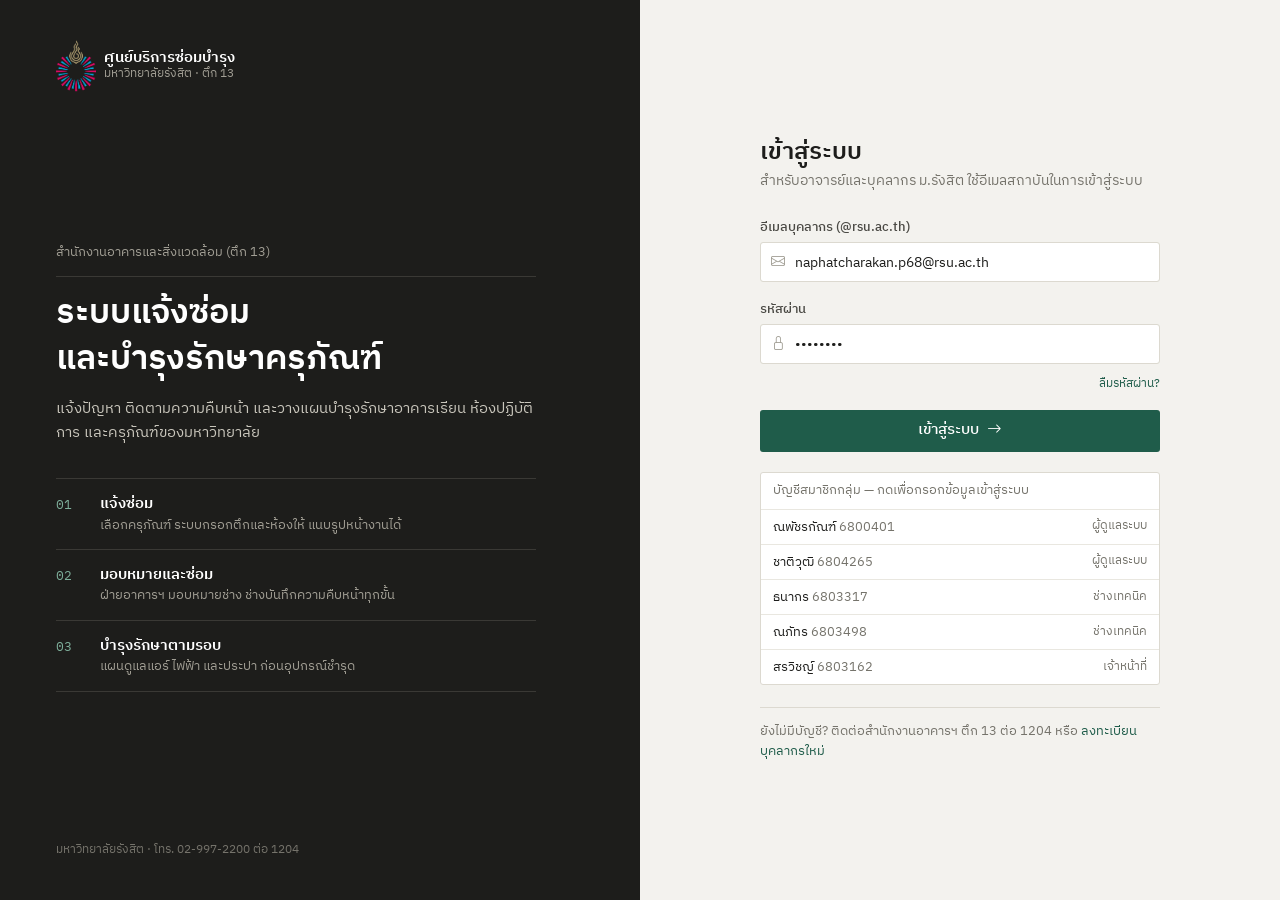
==== commit 3c2d58a3: "Use the RSU crest as the site logo and slim down tracked files - Replace the generic wrench icon wit" ====
--- a/index.html
+++ b/index.html
@@ -4,6 +4,7 @@
   <meta charset="UTF-8">
   <meta name="viewport" content="width=device-width, initial-scale=1.0">
   <title>ภาพรวมงานซ่อม - ระบบแจ้งซ่อม มหาวิทยาลัยรังสิต (RSU Smart Repair)</title>
+  <link rel="icon" type="image/png" href="img/rsu-crest.png">
   <!-- Bootstrap 5 CSS -->
   <link href="https://cdn.jsdelivr.net/npm/bootstrap@5.3.3/dist/css/bootstrap.min.css" rel="stylesheet">
   <!-- Bootstrap Icons -->
@@ -19,9 +20,7 @@
     <!-- Sidebar -->
     <aside class="app-sidebar" id="appSidebar">
       <div class="sidebar-brand">
-        <div class="brand-icon">
-          <i class="bi bi-tools"></i>
-        </div>
+        <img class="brand-logo" src="img/rsu-crest.png" alt="ตรามหาวิทยาลัยรังสิต">
         <div>
           <div class="brand-title">ศูนย์บริการซ่อม</div>
           <div class="brand-subtitle">มหาวิทยาลัยรังสิต (RSU)</div>
--- a/css/style.css
+++ b/css/style.css
@@ -149,17 +149,11 @@
   border-bottom: 1px solid var(--border-color);
 }
 
-.brand-icon {
-  width: 30px;
-  height: 30px;
-  background: var(--ink);
-  color: #f3f2ee;
-  border-radius: var(--radius-sm);
-  display: flex;
-  align-items: center;
-  justify-content: center;
-  font-size: 15px;
+.brand-logo {
+  height: 40px;
+  width: auto;
   flex-shrink: 0;
+  display: block;
 }
 
 .brand-title {
@@ -1589,9 +1583,8 @@
   flex-direction: column;
   justify-content: space-between;
 }
-.login-hero-side .brand-icon {
-  background: #f3f2ee;
-  color: var(--ink);
+.login-hero-side .brand-logo {
+  height: 52px;
 }
 .login-hero-side .brand-title {
   color: #fff;
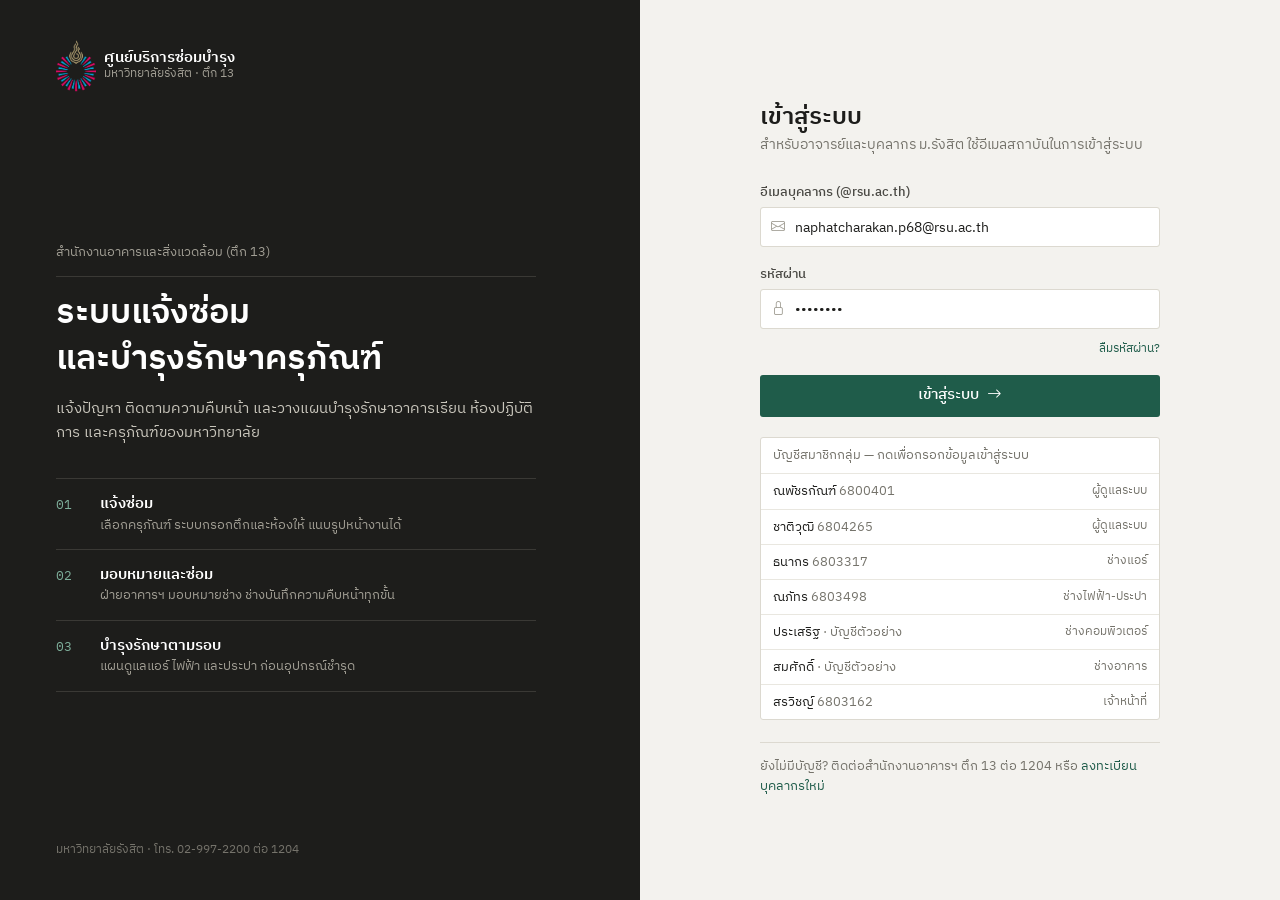
==== commit 05ed8a4c: "Separate technicians by trade and add notifications - Add work categories and technician specialties" ====
--- a/index.html
+++ b/index.html
@@ -314,9 +314,11 @@
         </div>
         <form id="assignTechForm" onsubmit="handleAssignSubmit(event)">
           <div class="modal-body p-4">
-            <div class="mb-3 small text-muted font-numeric" id="assignTicketInfo"></div>
+            <div class="mb-1 small text-muted" id="assignTicketInfo"></div>
+            <div class="mb-3 small">ประเภทงาน: <strong id="assignCategory">-</strong></div>
             <label class="form-label-custom">ช่างเทคนิค <span class="text-danger">*</span></label>
             <select class="form-select-custom" id="assignTechSelect" required></select>
+            <div class="form-text" id="assignTechHint">แสดงเฉพาะช่างที่รับงานประเภทนี้ได้</div>
           </div>
           <div class="modal-footer">
             <button type="button" class="btn btn-sm btn-light" data-bs-dismiss="modal">ยกเลิก</button>
@@ -425,7 +427,7 @@
             <td class="fw-medium text-dark">${escapeHtml(item.problem_title)}</td>
             <td class="text-secondary">${escapeHtml(item.location_text)}</td>
             <td>${getPriorityBadge(item.priority)}</td>
-            <td>${getStatusBadge(item.status)}</td>
+            <td>${getStatusBadge(item.status)}${DB.isRepairOverdue(item) ? '<span class="overdue-tag">เกินกำหนด</span>' : ''}</td>
             <td class="${techName === 'รอมอบหมาย' ? 'text-muted' : 'text-dark fw-medium'}">${escapeHtml(techName)}</td>
             <td class="text-muted font-numeric">${escapeHtml(item.request_date)}</td>
             ${actionCell}
@@ -459,11 +461,21 @@
       if (!repair) return;
       assignTicketNo = ticketNo;
       document.getElementById('assignTicketInfo').textContent = `${repair.ticket_no} · ${repair.problem_title} · ${repair.location_text}`;
-      document.getElementById('assignTechSelect').innerHTML = DB.getTechnicians().map(t => `
-        <option value="${t.user_id}" ${t.user_id === repair.technician_id ? 'selected' : ''}>
-          ${escapeHtml(t.full_name)}${t.title_role ? ` · ${escapeHtml(t.title_role)}` : ''}
-        </option>
-      `).join('');
+
+      // Only technicians qualified for the equipment's category can be chosen
+      const equipment = DB.getEquipmentById(repair.equipment_id);
+      const categoryId = equipment ? equipment.category_id : null;
+      const qualified = categoryId ? DB.getQualifiedTechnicians(categoryId) : [];
+      document.getElementById('assignCategory').textContent = categoryId ? DB.getCategoryName(categoryId) : '-';
+      const select = document.getElementById('assignTechSelect');
+      select.innerHTML = qualified.length === 0
+        ? `<option value="" disabled selected>ไม่มีช่างที่รับงานประเภทนี้</option>`
+        : qualified.map(t => `
+          <option value="${t.user_id}" ${t.user_id === repair.technician_id ? 'selected' : ''}>
+            ${escapeHtml(t.full_name)}${t.title_role ? ` · ${escapeHtml(t.title_role)}` : ''}
+          </option>
+        `).join('');
+      select.disabled = qualified.length === 0;
       new bootstrap.Modal(document.getElementById('assignTechModal')).show();
     }
 
@@ -477,9 +489,9 @@
       const updated = DB.assignTechnician(assignTicketNo, techId, DB.getCurrentUser().full_name);
       bootstrap.Modal.getInstance(document.getElementById('assignTechModal')).hide();
       if (updated) {
-        showToast(`มอบหมาย ${updated.ticket_no} ให้ ${DB.getUserById(techId).full_name} แล้ว`, 'success');
+        showToast(`มอบหมาย ${updated.ticket_no} ให้ ${DB.getUserById(techId).full_name} แล้ว · ส่งแจ้งเตือนถึงช่างแล้ว`, 'success');
       } else {
-        showToast('ไม่สามารถมอบหมายงานนี้ได้', 'danger');
+        showToast('มอบหมายไม่ได้: ช่างคนนี้ไม่ได้รับงานประเภทนี้ หรืองานปิดไปแล้ว', 'danger');
       }
       renderDashboardTable();
     }
--- a/css/style.css
+++ b/css/style.css
@@ -340,14 +340,114 @@
 .notification-btn:hover {
   color: var(--text-main);
 }
-.notification-dot {
+/* Unread count on the bell */
+.notification-count {
   position: absolute;
-  top: 4px;
-  right: 3px;
-  width: 6px;
-  height: 6px;
+  top: -2px;
+  right: -6px;
+  min-width: 16px;
+  height: 16px;
+  padding: 0 4px;
+  display: none;
+  align-items: center;
+  justify-content: center;
   background-color: var(--danger);
-  border-radius: 50%;
+  color: #fff;
+  border-radius: 8px;
+  font-family: var(--font-mono);
+  font-size: 10px;
+  font-weight: 600;
+  line-height: 1;
+}
+.notification-menu {
+  width: 360px;
+  max-width: calc(100vw - 24px);
+  padding: 0;
+}
+.notification-header {
+  display: flex;
+  align-items: center;
+  justify-content: space-between;
+  padding: 10px 14px;
+  border-bottom: 1px solid var(--border-color);
+  font-weight: 600;
+  font-size: 13.5px;
+}
+.notification-header a {
+  font-weight: 400;
+  font-size: 12.5px;
+}
+.notification-list {
+  max-height: 420px;
+  overflow-y: auto;
+}
+.notification-item {
+  display: block;
+  padding: 10px 14px 10px 16px;
+  border-bottom: 1px solid var(--border-subtle);
+  border-left: 3px solid transparent;
+  color: var(--text-secondary);
+}
+.notification-item:last-child {
+  border-bottom: none;
+}
+.notification-item:hover {
+  background-color: var(--surface-alt);
+  color: var(--text-secondary);
+  text-decoration: none;
+}
+.notification-item.unread {
+  background-color: #fbfaf6;
+}
+.notification-item.unread.assigned { border-left-color: var(--primary); }
+.notification-item.unread.overdue { border-left-color: var(--danger); }
+.notification-title {
+  font-size: 13px;
+  font-weight: 500;
+  color: var(--text-main);
+}
+.notification-item.unread .notification-title {
+  font-weight: 600;
+}
+.notification-item.overdue .notification-title {
+  color: var(--danger);
+}
+.notification-message {
+  font-size: 12.5px;
+  line-height: 1.45;
+  margin-top: 1px;
+}
+.notification-time {
+  font-size: 11.5px;
+  color: var(--text-faint);
+  margin-top: 3px;
+}
+.notification-empty {
+  padding: 24px 14px;
+  text-align: center;
+  color: var(--text-muted);
+  font-size: 13px;
+}
+
+/* "Overdue" tag next to a status in tables / banners */
+.overdue-tag {
+  display: inline-block;
+  margin-left: 8px;
+  padding: 0 5px;
+  border: 1px solid var(--danger);
+  border-radius: var(--radius-sm);
+  color: var(--danger);
+  font-size: 11.5px;
+  font-weight: 500;
+  line-height: 1.5;
+  white-space: nowrap;
+  vertical-align: middle;
+}
+
+/* Specialty line under a technician name */
+.specialty-text {
+  font-size: 12px;
+  color: var(--text-muted);
 }
 
 .user-profile-menu {
